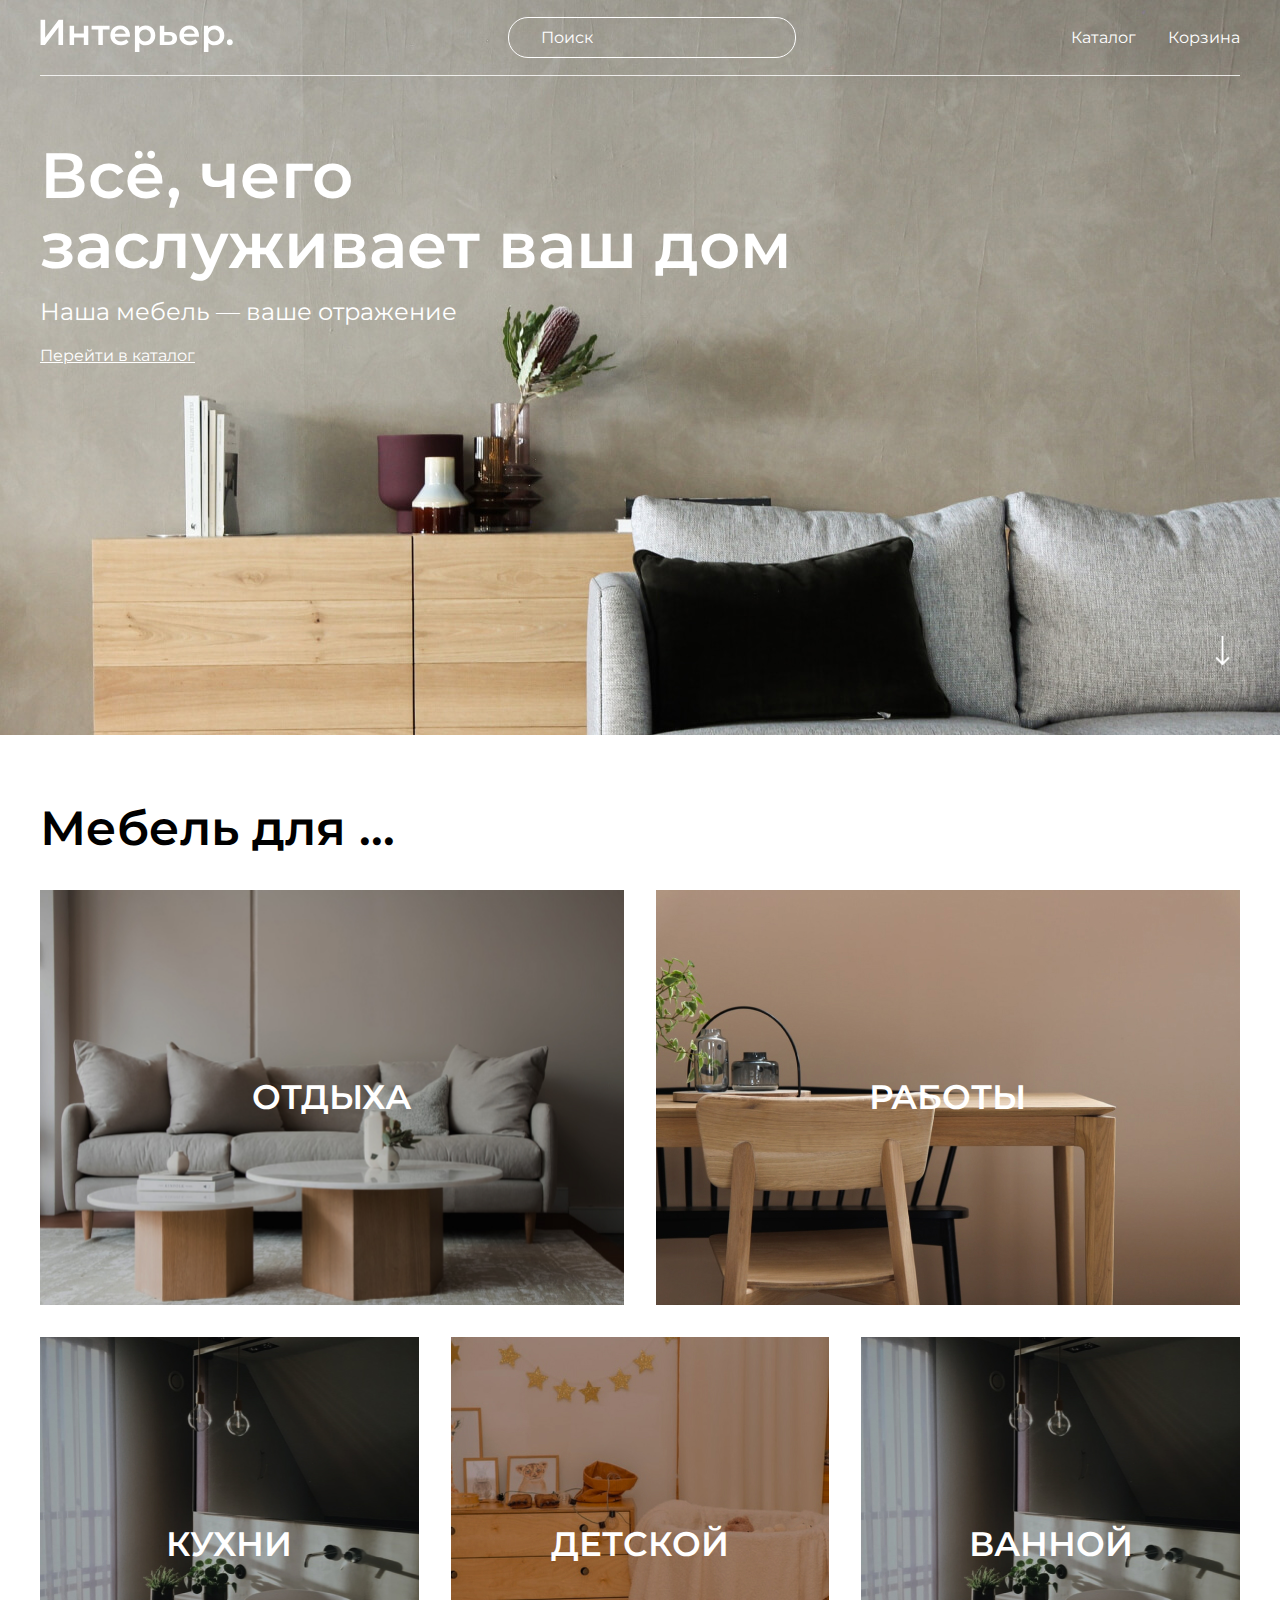
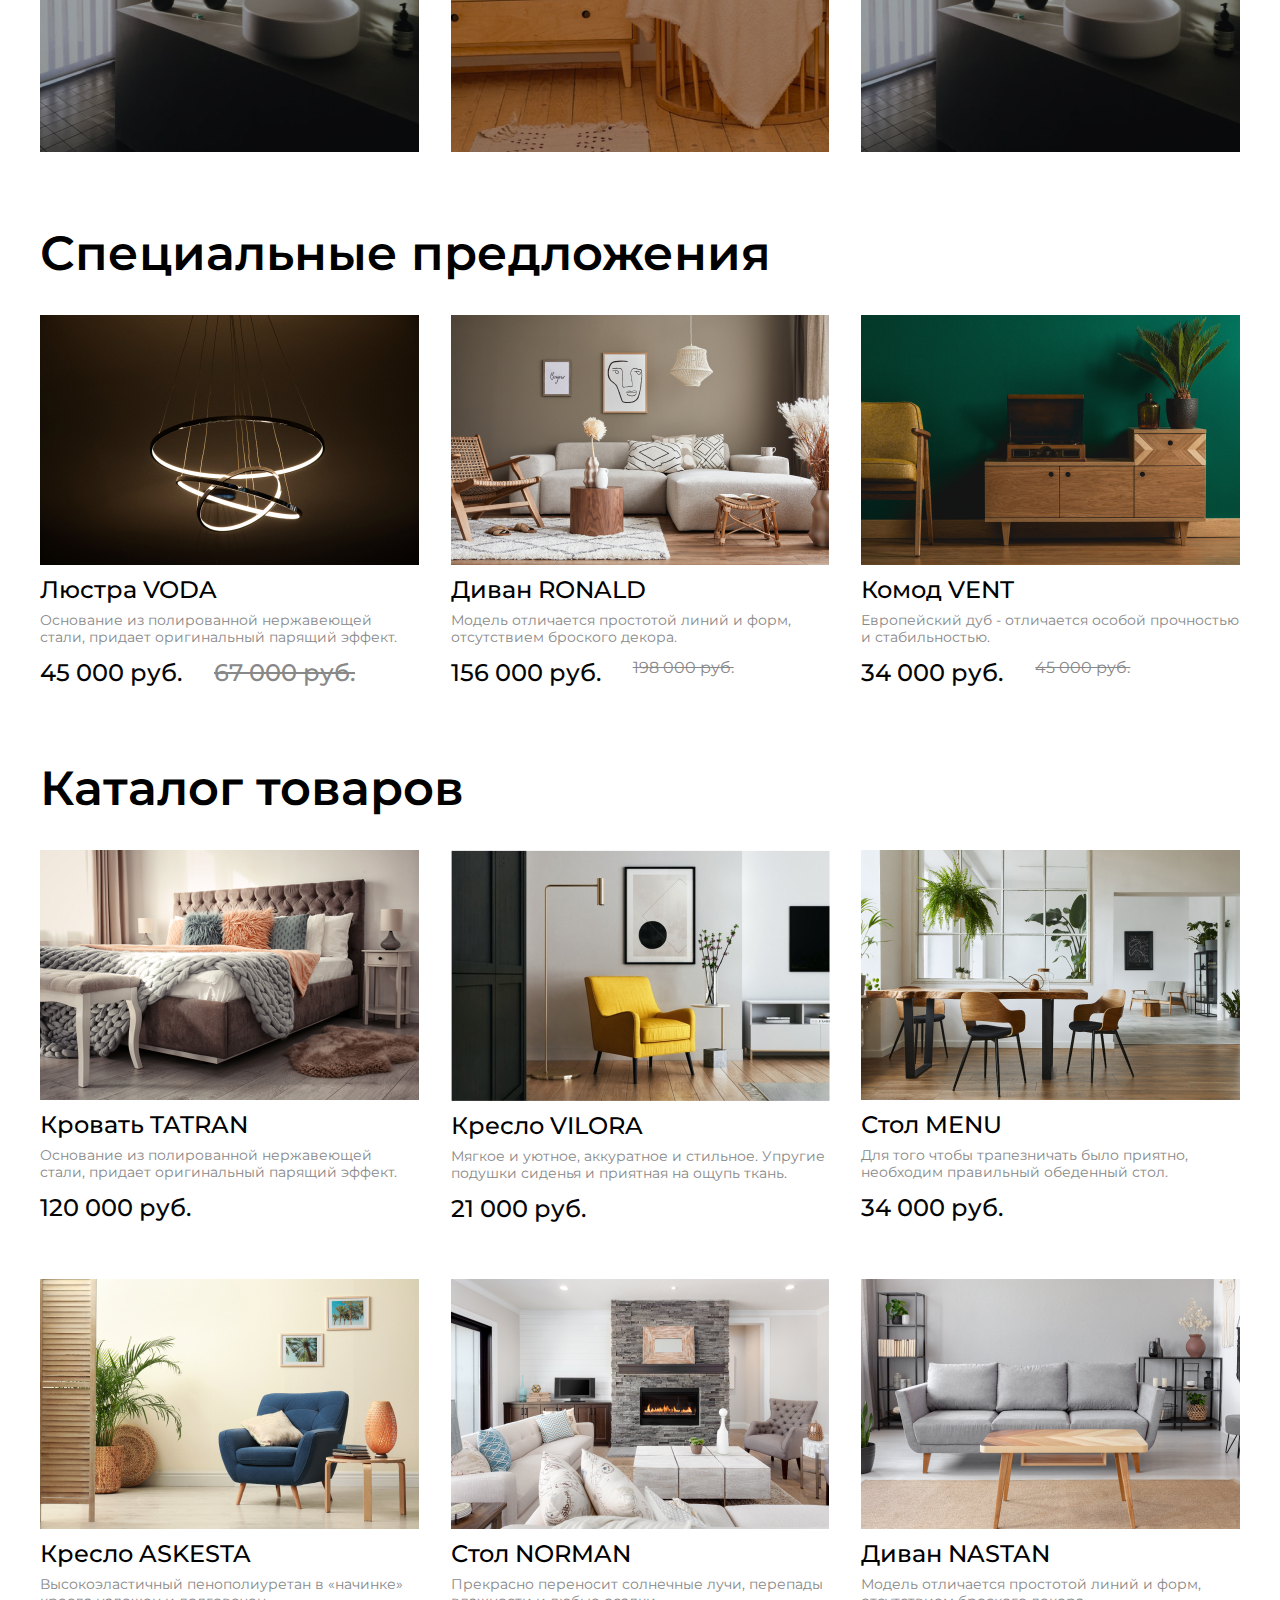
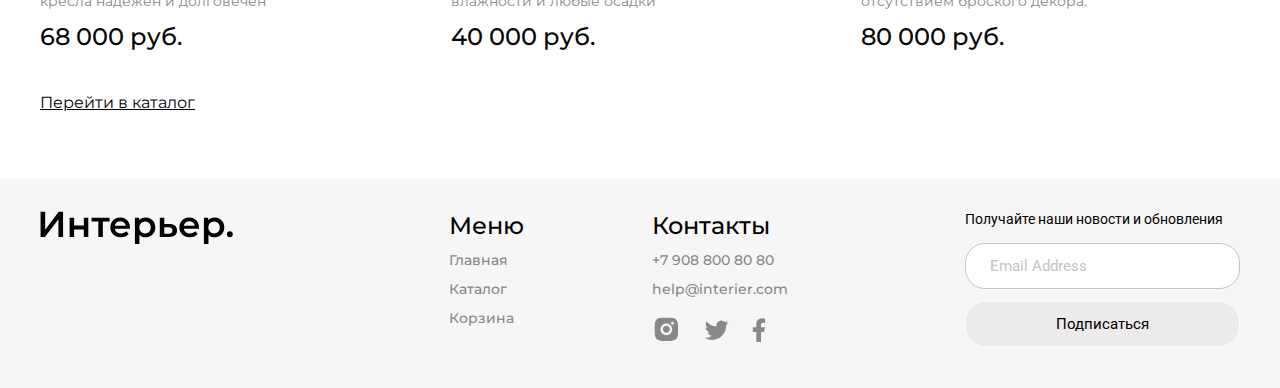
==== index.html @ b5f185ec "Add files" ====
<!DOCTYPE html>
<html lang="ru">
  <head>
    <meta charset="UTF-8" />
    <meta http-equiv="X-UA-Compatible" content="IE=edge" />
    <meta name="viewport" content="width=device-width, initial-scale=1.0" />
    <title>Интерьер - магазин мебели</title>
    <link rel="preconnect" href="https://fonts.googleapis.com" />
    <link rel="preconnect" href="https://fonts.gstatic.com" crossorigin />
    <link
      href="https://fonts.googleapis.com/css2?family=Montserrat:wght@400;500;600&family=Roboto&display=swap"
      rel="stylesheet"
    />
    <link rel="stylesheet" href="style.css" />
  </head>
  <body>
    <div class="top center">
      <header class="header">
        <a href="index.html"
          ><img class="logo" src="img/logo.svg" alt="Логотип" />
        </a>
        <input class="header__input" type="search" placeholder="Поиск" />
        <nav class="menu">
          <a class="menu__link" href="catalog.html">Каталог</a>
          <a class="menu__link" href="cart.html">Корзина</a>
        </nav>
        <nav class="menu-mobile">
          <a class="menu-mobile__link" href="#">
            <svg class="menu-mobile__link_img"
              width="17"
              height="16"
              viewBox="0 0 17 16"
              fill="none"
              xmlns="http://www.w3.org/2000/svg"
            >
              <path
                d="M2.7515 1.99141C1.59282 3.14838 0.918906 4.70363 0.867092 6.34023C0.815278 7.97682 1.38946 9.57159 2.47264 10.7995C3.55581 12.0275 5.06645 12.7962 6.69672 12.9491C8.29727 13.0991 9.89485 12.6444 11.1757 11.6766L14.5069 15.0085L14.5069 15.0085C14.5897 15.0914 14.6881 15.1571 14.7963 15.2019C14.9046 15.2468 15.0206 15.2698 15.1377 15.2698C15.2549 15.2698 15.3709 15.2468 15.4791 15.2019C15.5873 15.1571 15.6857 15.0914 15.7685 15.0085C15.8514 14.9257 15.9171 14.8274 15.9619 14.7191C16.0068 14.6109 16.0298 14.4949 16.0298 14.3777C16.0298 14.2606 16.0068 14.1446 15.9619 14.0363C15.9171 13.9281 15.8514 13.8298 15.7685 13.7469L15.7685 13.7469L12.4368 10.416C13.4021 9.13496 13.8547 7.53846 13.7038 5.93943C13.5501 4.31054 12.7816 2.80139 11.5547 1.719C10.3277 0.636623 8.73451 0.0623154 7.09916 0.11292C5.46381 0.163525 3.90917 0.835233 2.7515 1.99141ZM2.7515 1.99141L2.82216 2.06217L2.7515 1.99141ZM10.5895 3.25366C11.0271 3.68416 11.3751 4.19703 11.6135 4.76269C11.8518 5.32835 11.9758 5.93561 11.9783 6.54944C11.9808 7.16327 11.8618 7.77152 11.628 8.3391C11.3943 8.90669 11.0505 9.42238 10.6164 9.85642C10.1824 10.2905 9.66668 10.6343 9.09909 10.868C8.53151 11.1018 7.92326 11.2208 7.30943 11.2183C6.6956 11.2158 6.08834 11.0918 5.52268 10.8535C4.95702 10.6151 4.44415 10.2671 4.01365 9.82954C3.15334 8.95509 2.67341 7.77613 2.6784 6.54944C2.6834 5.32275 3.17291 4.14773 4.04032 3.28033C4.90772 2.41292 6.08274 1.92341 7.30943 1.91841C8.53612 1.91342 9.71508 2.39335 10.5895 3.25366Z"
                fill="white"
                stroke="white"
                stroke-width="0.2"
              />
            </svg>
          </a>
          <a class="menu-mobile__link" href="catalog.html">
            <svg class="menu-mobile__link_img"
              width="20"
              height="21"
              viewBox="0 0 20 21"
              fill="none"
              xmlns="http://www.w3.org/2000/svg"
            >
              <rect
                x="0.800537"
                y="0.900024"
                width="4.57143"
                height="4.57143"
                fill="white"
              />
              <rect
                x="0.800537"
                y="8.21436"
                width="4.57143"
                height="4.57143"
                fill="white"
              />
              <rect
                x="0.800537"
                y="15.5286"
                width="4.57143"
                height="4.57143"
                fill="white"
              />
              <rect
                x="8.11401"
                y="8.21436"
                width="4.57143"
                height="4.57143"
                fill="white"
              />
              <rect
                x="8.11401"
                y="15.5286"
                width="4.57143"
                height="4.57143"
                fill="white"
              />
              <rect
                x="8.11401"
                y="0.900024"
                width="4.57143"
                height="4.57143"
                fill="white"
              />
              <rect
                x="15.4285"
                y="8.21436"
                width="4.57143"
                height="4.57143"
                fill="white"
              />
              <rect
                x="15.4285"
                y="15.5286"
                width="4.57143"
                height="4.57143"
                fill="white"
              />
              <rect
                x="15.4285"
                y="0.900024"
                width="4.57143"
                height="4.57143"
                fill="white"
              />
            </svg>
          </a>
          <a class="menu-mobile__link" href="cart.html">
            <svg class="menu-mobile__link_img"
              width="19"
              height="17"
              viewBox="0 0 19 17"
              fill="none"
              xmlns="http://www.w3.org/2000/svg"
            >
              <path
                d="M11.5834 16.8333C12.1359 16.8333 12.6658 16.6138 13.0565 16.2231C13.4473 15.8324 13.6667 15.3025 13.6667 14.75C13.6667 14.1974 13.4473 13.6675 13.0565 13.2768C12.6658 12.8861 12.1359 12.6666 11.5834 12.6666C11.0309 12.6666 10.501 12.8861 10.1103 13.2768C9.71957 13.6675 9.50008 14.1974 9.50008 14.75C9.50008 15.3025 9.71957 15.8324 10.1103 16.2231C10.501 16.6138 11.0309 16.8333 11.5834 16.8333ZM4.29174 16.8333C4.84428 16.8333 5.37418 16.6138 5.76488 16.2231C6.15558 15.8324 6.37508 15.3025 6.37508 14.75C6.37508 14.1974 6.15558 13.6675 5.76488 13.2768C5.37418 12.8861 4.84428 12.6666 4.29174 12.6666C3.73921 12.6666 3.20931 12.8861 2.81861 13.2768C2.4279 13.6675 2.20841 14.1974 2.20841 14.75C2.20841 15.3025 2.4279 15.8324 2.81861 16.2231C3.20931 16.6138 3.73921 16.8333 4.29174 16.8333ZM17.873 2.16975C18.133 2.16136 18.3796 2.05217 18.5606 1.86525C18.7416 1.67834 18.8428 1.42836 18.8428 1.16819C18.8428 0.908013 18.7416 0.658037 18.5606 0.471123C18.3796 0.28421 18.133 0.175013 17.873 0.166626H16.674C15.7345 0.166626 14.922 0.818709 14.7178 1.73538L13.4126 7.61246C13.2084 8.52912 12.3959 9.18121 11.4563 9.18121H3.63133L2.12924 3.17079H11.8636C12.1212 3.15904 12.3644 3.04844 12.5425 2.86199C12.7206 2.67555 12.82 2.42761 12.82 2.16975C12.82 1.91189 12.7206 1.66395 12.5425 1.47751C12.3644 1.29106 12.1212 1.18046 11.8636 1.16871H2.12924C1.82473 1.16862 1.5242 1.23796 1.25051 1.37145C0.976815 1.50495 0.737161 1.69909 0.549763 1.93911C0.362364 2.17913 0.232155 2.45872 0.169034 2.75662C0.105914 3.05452 0.111544 3.36289 0.185495 3.65829L1.68758 9.66662C1.79586 10.1002 2.046 10.485 2.39821 10.7601C2.75042 11.0351 3.18447 11.1844 3.63133 11.1843H11.4563C12.368 11.1845 13.2524 10.8736 13.9636 10.3032C14.6748 9.73275 15.1701 8.93681 15.3678 8.04683L16.674 2.16975H17.873Z"
                fill="white"
              />
            </svg>
          </a>
        </nav>
      </header>
      <section class="top__content">
        <h1 class="title">Всё, чего заслуживает&nbsp;ваш дом</h1>
        <p class="top__text">Наша мебель — ваше отражение</p>
        <a class="top__link" href="catalog.html">Перейти в каталог</a>
      </section>
      <a href="#catalog">
        <img class="arrow-down" src="img/arrow-down.png" alt="Вниз" />
      </a>
    </div>
    <section class="for center">
      <h2 class="heading">Мебель для ...</h2>
      <div class="for__content">
        <div class="for__item for__item_1 for__item_big">ОТДЫХА</div>
        <div class="for__item for__item_2 for__item_big">РАБОТЫ</div>
        <div class="for__item for__item_3">КУХНИ</div>
        <div class="for__item for__item_4">ДЕТСКОЙ</div>
        <div class="for__item for__item_5">ВАННОЙ</div>
      </div>
    </section>
    <section class="product-box center">
      <h2 class="heading">Специальные предложения</h2>
      <div class="product-content">
        <div class="product">
          <div class="product__img">
            <div class="product__icons">
              <svg
                class="product__icon"
                width="19"
                height="21"
                viewBox="0 0 19 21"
                fill="none"
                xmlns="http://www.w3.org/2000/svg"
              >
                <path
                  d="M4.39111 7V5C4.39111 3.67392 4.9179 2.40215 5.85558 1.46447C6.79326 0.526784 8.06503 0 9.39111 0C10.7172 0 11.989 0.526784 12.9266 1.46447C13.8643 2.40215 14.3911 3.67392 14.3911 5V7H17.3911C17.6563 7 17.9107 7.10536 18.0982 7.29289C18.2858 7.48043 18.3911 7.73478 18.3911 8V20C18.3911 20.2652 18.2858 20.5196 18.0982 20.7071C17.9107 20.8946 17.6563 21 17.3911 21H1.39111C1.1259 21 0.871543 20.8946 0.684006 20.7071C0.49647 20.5196 0.391113 20.2652 0.391113 20V8C0.391113 7.73478 0.49647 7.48043 0.684006 7.29289C0.871543 7.10536 1.1259 7 1.39111 7H4.39111ZM4.39111 9H2.39111V19H16.3911V9H14.3911V11H12.3911V9H6.39111V11H4.39111V9ZM6.39111 7H12.3911V5C12.3911 4.20435 12.075 3.44129 11.5124 2.87868C10.9498 2.31607 10.1868 2 9.39111 2C8.59546 2 7.8324 2.31607 7.26979 2.87868C6.70718 3.44129 6.39111 4.20435 6.39111 5V7Z"
                  fill="#C4C4C4"
                />
              </svg>
              <svg
                class="product__icon"
                width="20"
                height="19"
                viewBox="0 0 20 19"
                fill="none"
                xmlns="http://www.w3.org/2000/svg"
              >
                <path
                  d="M10 18C9.35502 17.428 8.62602 16.833 7.85502 16.2H7.84502C5.13002 13.98 2.05302 11.468 0.694023 8.45803C0.24754 7.49975 0.0109268 6.45715 1.1406e-05 5.40003C-0.00297039 3.94951 0.578794 2.55901 1.61383 1.54279C2.64887 0.526575 4.04981 -0.0295798 5.50002 2.56451e-05C6.68065 0.00189045 7.83586 0.343107 8.82802 0.983026C9.26399 1.26599 9.65844 1.60828 10 2.00003C10.3435 1.60982 10.7381 1.26773 11.173 0.983026C12.1648 0.34298 13.3197 0.0017442 14.5 2.56451e-05C15.9502 -0.0295798 17.3512 0.526575 18.3862 1.54279C19.4213 2.55901 20.003 3.94951 20 5.40003C19.9898 6.45884 19.7532 7.50322 19.306 8.46303C17.947 11.473 14.871 13.984 12.156 16.2L12.146 16.208C11.374 16.837 10.646 17.432 10.001 18.008L10 18ZM5.50002 2.00003C4.56853 1.98837 3.67009 2.34487 3.00002 2.99203C2.35441 3.62619 1.99358 4.49507 1.99994 5.40003C2.01135 6.17053 2.18585 6.92988 2.51202 7.62803C3.15353 8.92673 4.01913 10.1021 5.06902 11.1C6.06002 12.1 7.20002 13.068 8.18602 13.882C8.45902 14.107 8.73702 14.334 9.01502 14.561L9.19002 14.704C9.45702 14.922 9.73302 15.148 10 15.37L10.013 15.358L10.019 15.353H10.025L10.034 15.346H10.039H10.044L10.062 15.331L10.103 15.298L10.11 15.292L10.121 15.284H10.127L10.136 15.276L10.8 14.731L10.974 14.588C11.255 14.359 11.533 14.132 11.806 13.907C12.792 13.093 13.933 12.126 14.924 11.121C15.9741 10.1236 16.8397 8.94854 17.481 7.65003C17.8131 6.94583 17.9901 6.17853 18.0001 5.40003C18.0042 4.49786 17.6435 3.63232 17 3.00003C16.3312 2.34995 15.4326 1.99051 14.5 2.00003C13.3619 1.99035 12.274 2.46739 11.51 3.31103L10 5.05103L8.49002 3.31103C7.72609 2.46739 6.6381 1.99035 5.50002 2.00003Z"
                  fill="#C4C4C4"
                />
              </svg>
            </div>
            <img src="img/chandelier-voda.jpg" alt="Люстра VODA" />
          </div>
          <h3 class="product__heading">Люстра VODA</h3>
          <p class="product__text">
            Основание из полированной нержавеющей стали, придает оригинальный
            парящий эффект.
          </p>
          <div class="product__value">
            <p class="product__price">45 000 руб.</p>
            <p class="product__price product__price-old">67 000 руб.</p>
          </div>
        </div>
        <div class="product">
          <div class="product__img">
            <div class="product__icons">
              <svg
                class="product__icon"
                width="19"
                height="21"
                viewBox="0 0 19 21"
                fill="none"
                xmlns="http://www.w3.org/2000/svg"
              >
                <path
                  d="M4.39111 7V5C4.39111 3.67392 4.9179 2.40215 5.85558 1.46447C6.79326 0.526784 8.06503 0 9.39111 0C10.7172 0 11.989 0.526784 12.9266 1.46447C13.8643 2.40215 14.3911 3.67392 14.3911 5V7H17.3911C17.6563 7 17.9107 7.10536 18.0982 7.29289C18.2858 7.48043 18.3911 7.73478 18.3911 8V20C18.3911 20.2652 18.2858 20.5196 18.0982 20.7071C17.9107 20.8946 17.6563 21 17.3911 21H1.39111C1.1259 21 0.871543 20.8946 0.684006 20.7071C0.49647 20.5196 0.391113 20.2652 0.391113 20V8C0.391113 7.73478 0.49647 7.48043 0.684006 7.29289C0.871543 7.10536 1.1259 7 1.39111 7H4.39111ZM4.39111 9H2.39111V19H16.3911V9H14.3911V11H12.3911V9H6.39111V11H4.39111V9ZM6.39111 7H12.3911V5C12.3911 4.20435 12.075 3.44129 11.5124 2.87868C10.9498 2.31607 10.1868 2 9.39111 2C8.59546 2 7.8324 2.31607 7.26979 2.87868C6.70718 3.44129 6.39111 4.20435 6.39111 5V7Z"
                  fill="#C4C4C4"
                />
              </svg>
              <svg
                class="product__icon"
                width="20"
                height="19"
                viewBox="0 0 20 19"
                fill="none"
                xmlns="http://www.w3.org/2000/svg"
              >
                <path
                  d="M10 18C9.35502 17.428 8.62602 16.833 7.85502 16.2H7.84502C5.13002 13.98 2.05302 11.468 0.694023 8.45803C0.24754 7.49975 0.0109268 6.45715 1.1406e-05 5.40003C-0.00297039 3.94951 0.578794 2.55901 1.61383 1.54279C2.64887 0.526575 4.04981 -0.0295798 5.50002 2.56451e-05C6.68065 0.00189045 7.83586 0.343107 8.82802 0.983026C9.26399 1.26599 9.65844 1.60828 10 2.00003C10.3435 1.60982 10.7381 1.26773 11.173 0.983026C12.1648 0.34298 13.3197 0.0017442 14.5 2.56451e-05C15.9502 -0.0295798 17.3512 0.526575 18.3862 1.54279C19.4213 2.55901 20.003 3.94951 20 5.40003C19.9898 6.45884 19.7532 7.50322 19.306 8.46303C17.947 11.473 14.871 13.984 12.156 16.2L12.146 16.208C11.374 16.837 10.646 17.432 10.001 18.008L10 18ZM5.50002 2.00003C4.56853 1.98837 3.67009 2.34487 3.00002 2.99203C2.35441 3.62619 1.99358 4.49507 1.99994 5.40003C2.01135 6.17053 2.18585 6.92988 2.51202 7.62803C3.15353 8.92673 4.01913 10.1021 5.06902 11.1C6.06002 12.1 7.20002 13.068 8.18602 13.882C8.45902 14.107 8.73702 14.334 9.01502 14.561L9.19002 14.704C9.45702 14.922 9.73302 15.148 10 15.37L10.013 15.358L10.019 15.353H10.025L10.034 15.346H10.039H10.044L10.062 15.331L10.103 15.298L10.11 15.292L10.121 15.284H10.127L10.136 15.276L10.8 14.731L10.974 14.588C11.255 14.359 11.533 14.132 11.806 13.907C12.792 13.093 13.933 12.126 14.924 11.121C15.9741 10.1236 16.8397 8.94854 17.481 7.65003C17.8131 6.94583 17.9901 6.17853 18.0001 5.40003C18.0042 4.49786 17.6435 3.63232 17 3.00003C16.3312 2.34995 15.4326 1.99051 14.5 2.00003C13.3619 1.99035 12.274 2.46739 11.51 3.31103L10 5.05103L8.49002 3.31103C7.72609 2.46739 6.6381 1.99035 5.50002 2.00003Z"
                  fill="#C4C4C4"
                />
              </svg>
            </div>
            <img src="img/sofa-ronald.jpg" alt="Диван RONALD" />
          </div>
          <h3 class="product__heading">Диван RONALD</h3>
          <p class="product__text">
            Модель отличается простотой линий и форм, отсутствием броского
            декора.
          </p>
          <div class="product__value">
            <p class="product__price">156 000 руб.</p>
            <p class="product__price-old">198 000 руб.</p>
          </div>
        </div>
        <div class="product">
          <div class="product__img">
            <div class="product__icons">
              <svg
                class="product__icon"
                width="19"
                height="21"
                viewBox="0 0 19 21"
                fill="none"
                xmlns="http://www.w3.org/2000/svg"
              >
                <path
                  d="M4.39111 7V5C4.39111 3.67392 4.9179 2.40215 5.85558 1.46447C6.79326 0.526784 8.06503 0 9.39111 0C10.7172 0 11.989 0.526784 12.9266 1.46447C13.8643 2.40215 14.3911 3.67392 14.3911 5V7H17.3911C17.6563 7 17.9107 7.10536 18.0982 7.29289C18.2858 7.48043 18.3911 7.73478 18.3911 8V20C18.3911 20.2652 18.2858 20.5196 18.0982 20.7071C17.9107 20.8946 17.6563 21 17.3911 21H1.39111C1.1259 21 0.871543 20.8946 0.684006 20.7071C0.49647 20.5196 0.391113 20.2652 0.391113 20V8C0.391113 7.73478 0.49647 7.48043 0.684006 7.29289C0.871543 7.10536 1.1259 7 1.39111 7H4.39111ZM4.39111 9H2.39111V19H16.3911V9H14.3911V11H12.3911V9H6.39111V11H4.39111V9ZM6.39111 7H12.3911V5C12.3911 4.20435 12.075 3.44129 11.5124 2.87868C10.9498 2.31607 10.1868 2 9.39111 2C8.59546 2 7.8324 2.31607 7.26979 2.87868C6.70718 3.44129 6.39111 4.20435 6.39111 5V7Z"
                  fill="#C4C4C4"
                />
              </svg>
              <svg
                class="product__icon"
                width="20"
                height="19"
                viewBox="0 0 20 19"
                fill="none"
                xmlns="http://www.w3.org/2000/svg"
              >
                <path
                  d="M10 18C9.35502 17.428 8.62602 16.833 7.85502 16.2H7.84502C5.13002 13.98 2.05302 11.468 0.694023 8.45803C0.24754 7.49975 0.0109268 6.45715 1.1406e-05 5.40003C-0.00297039 3.94951 0.578794 2.55901 1.61383 1.54279C2.64887 0.526575 4.04981 -0.0295798 5.50002 2.56451e-05C6.68065 0.00189045 7.83586 0.343107 8.82802 0.983026C9.26399 1.26599 9.65844 1.60828 10 2.00003C10.3435 1.60982 10.7381 1.26773 11.173 0.983026C12.1648 0.34298 13.3197 0.0017442 14.5 2.56451e-05C15.9502 -0.0295798 17.3512 0.526575 18.3862 1.54279C19.4213 2.55901 20.003 3.94951 20 5.40003C19.9898 6.45884 19.7532 7.50322 19.306 8.46303C17.947 11.473 14.871 13.984 12.156 16.2L12.146 16.208C11.374 16.837 10.646 17.432 10.001 18.008L10 18ZM5.50002 2.00003C4.56853 1.98837 3.67009 2.34487 3.00002 2.99203C2.35441 3.62619 1.99358 4.49507 1.99994 5.40003C2.01135 6.17053 2.18585 6.92988 2.51202 7.62803C3.15353 8.92673 4.01913 10.1021 5.06902 11.1C6.06002 12.1 7.20002 13.068 8.18602 13.882C8.45902 14.107 8.73702 14.334 9.01502 14.561L9.19002 14.704C9.45702 14.922 9.73302 15.148 10 15.37L10.013 15.358L10.019 15.353H10.025L10.034 15.346H10.039H10.044L10.062 15.331L10.103 15.298L10.11 15.292L10.121 15.284H10.127L10.136 15.276L10.8 14.731L10.974 14.588C11.255 14.359 11.533 14.132 11.806 13.907C12.792 13.093 13.933 12.126 14.924 11.121C15.9741 10.1236 16.8397 8.94854 17.481 7.65003C17.8131 6.94583 17.9901 6.17853 18.0001 5.40003C18.0042 4.49786 17.6435 3.63232 17 3.00003C16.3312 2.34995 15.4326 1.99051 14.5 2.00003C13.3619 1.99035 12.274 2.46739 11.51 3.31103L10 5.05103L8.49002 3.31103C7.72609 2.46739 6.6381 1.99035 5.50002 2.00003Z"
                  fill="#C4C4C4"
                />
              </svg>
            </div>
            <img src="img/chest-vent.jpg" alt="Комод VENT" />
          </div>
          <h3 class="product__heading">Комод VENT</h3>
          <p class="product__text">
            Европейский дуб - отличается особой прочностью и стабильностью.
          </p>
          <div class="product__value">
            <p class="product__price">34 000 руб.</p>
            <p class="product__price-old">45 000 руб.</p>
          </div>
        </div>
      </div>
    </section>
    <section class="product-box center">
      <h2 class="heading" id="catalog">Каталог товаров</h2>
      <div class="product-content">
        <div class="product">
          <div class="product__img">
            <div class="product__icons">
              <svg
                class="product__icon"
                width="19"
                height="21"
                viewBox="0 0 19 21"
                fill="none"
                xmlns="http://www.w3.org/2000/svg"
              >
                <path
                  d="M4.39111 7V5C4.39111 3.67392 4.9179 2.40215 5.85558 1.46447C6.79326 0.526784 8.06503 0 9.39111 0C10.7172 0 11.989 0.526784 12.9266 1.46447C13.8643 2.40215 14.3911 3.67392 14.3911 5V7H17.3911C17.6563 7 17.9107 7.10536 18.0982 7.29289C18.2858 7.48043 18.3911 7.73478 18.3911 8V20C18.3911 20.2652 18.2858 20.5196 18.0982 20.7071C17.9107 20.8946 17.6563 21 17.3911 21H1.39111C1.1259 21 0.871543 20.8946 0.684006 20.7071C0.49647 20.5196 0.391113 20.2652 0.391113 20V8C0.391113 7.73478 0.49647 7.48043 0.684006 7.29289C0.871543 7.10536 1.1259 7 1.39111 7H4.39111ZM4.39111 9H2.39111V19H16.3911V9H14.3911V11H12.3911V9H6.39111V11H4.39111V9ZM6.39111 7H12.3911V5C12.3911 4.20435 12.075 3.44129 11.5124 2.87868C10.9498 2.31607 10.1868 2 9.39111 2C8.59546 2 7.8324 2.31607 7.26979 2.87868C6.70718 3.44129 6.39111 4.20435 6.39111 5V7Z"
                  fill="#C4C4C4"
                />
              </svg>
              <svg
                class="product__icon"
                width="20"
                height="19"
                viewBox="0 0 20 19"
                fill="none"
                xmlns="http://www.w3.org/2000/svg"
              >
                <path
                  d="M10 18C9.35502 17.428 8.62602 16.833 7.85502 16.2H7.84502C5.13002 13.98 2.05302 11.468 0.694023 8.45803C0.24754 7.49975 0.0109268 6.45715 1.1406e-05 5.40003C-0.00297039 3.94951 0.578794 2.55901 1.61383 1.54279C2.64887 0.526575 4.04981 -0.0295798 5.50002 2.56451e-05C6.68065 0.00189045 7.83586 0.343107 8.82802 0.983026C9.26399 1.26599 9.65844 1.60828 10 2.00003C10.3435 1.60982 10.7381 1.26773 11.173 0.983026C12.1648 0.34298 13.3197 0.0017442 14.5 2.56451e-05C15.9502 -0.0295798 17.3512 0.526575 18.3862 1.54279C19.4213 2.55901 20.003 3.94951 20 5.40003C19.9898 6.45884 19.7532 7.50322 19.306 8.46303C17.947 11.473 14.871 13.984 12.156 16.2L12.146 16.208C11.374 16.837 10.646 17.432 10.001 18.008L10 18ZM5.50002 2.00003C4.56853 1.98837 3.67009 2.34487 3.00002 2.99203C2.35441 3.62619 1.99358 4.49507 1.99994 5.40003C2.01135 6.17053 2.18585 6.92988 2.51202 7.62803C3.15353 8.92673 4.01913 10.1021 5.06902 11.1C6.06002 12.1 7.20002 13.068 8.18602 13.882C8.45902 14.107 8.73702 14.334 9.01502 14.561L9.19002 14.704C9.45702 14.922 9.73302 15.148 10 15.37L10.013 15.358L10.019 15.353H10.025L10.034 15.346H10.039H10.044L10.062 15.331L10.103 15.298L10.11 15.292L10.121 15.284H10.127L10.136 15.276L10.8 14.731L10.974 14.588C11.255 14.359 11.533 14.132 11.806 13.907C12.792 13.093 13.933 12.126 14.924 11.121C15.9741 10.1236 16.8397 8.94854 17.481 7.65003C17.8131 6.94583 17.9901 6.17853 18.0001 5.40003C18.0042 4.49786 17.6435 3.63232 17 3.00003C16.3312 2.34995 15.4326 1.99051 14.5 2.00003C13.3619 1.99035 12.274 2.46739 11.51 3.31103L10 5.05103L8.49002 3.31103C7.72609 2.46739 6.6381 1.99035 5.50002 2.00003Z"
                  fill="#C4C4C4"
                />
              </svg>
            </div>
            <img src="img/bed-tatran.jpg" alt="Кровать TATRAN" />
          </div>
          <h3 class="product__heading">Кровать TATRAN</h3>
          <p class="product__text">
            Основание из полированной нержавеющей стали, придает оригинальный
            парящий эффект.
          </p>
          <div class="product__value">
            <p class="product__price">120 000 руб.</p>
          </div>
        </div>
        <div class="product">
          <div class="product__img">
            <div class="product__icons">
              <svg
                class="product__icon"
                width="19"
                height="21"
                viewBox="0 0 19 21"
                fill="none"
                xmlns="http://www.w3.org/2000/svg"
              >
                <path
                  d="M4.39111 7V5C4.39111 3.67392 4.9179 2.40215 5.85558 1.46447C6.79326 0.526784 8.06503 0 9.39111 0C10.7172 0 11.989 0.526784 12.9266 1.46447C13.8643 2.40215 14.3911 3.67392 14.3911 5V7H17.3911C17.6563 7 17.9107 7.10536 18.0982 7.29289C18.2858 7.48043 18.3911 7.73478 18.3911 8V20C18.3911 20.2652 18.2858 20.5196 18.0982 20.7071C17.9107 20.8946 17.6563 21 17.3911 21H1.39111C1.1259 21 0.871543 20.8946 0.684006 20.7071C0.49647 20.5196 0.391113 20.2652 0.391113 20V8C0.391113 7.73478 0.49647 7.48043 0.684006 7.29289C0.871543 7.10536 1.1259 7 1.39111 7H4.39111ZM4.39111 9H2.39111V19H16.3911V9H14.3911V11H12.3911V9H6.39111V11H4.39111V9ZM6.39111 7H12.3911V5C12.3911 4.20435 12.075 3.44129 11.5124 2.87868C10.9498 2.31607 10.1868 2 9.39111 2C8.59546 2 7.8324 2.31607 7.26979 2.87868C6.70718 3.44129 6.39111 4.20435 6.39111 5V7Z"
                  fill="#C4C4C4"
                />
              </svg>
              <svg
                class="product__icon"
                width="20"
                height="19"
                viewBox="0 0 20 19"
                fill="none"
                xmlns="http://www.w3.org/2000/svg"
              >
                <path
                  d="M10 18C9.35502 17.428 8.62602 16.833 7.85502 16.2H7.84502C5.13002 13.98 2.05302 11.468 0.694023 8.45803C0.24754 7.49975 0.0109268 6.45715 1.1406e-05 5.40003C-0.00297039 3.94951 0.578794 2.55901 1.61383 1.54279C2.64887 0.526575 4.04981 -0.0295798 5.50002 2.56451e-05C6.68065 0.00189045 7.83586 0.343107 8.82802 0.983026C9.26399 1.26599 9.65844 1.60828 10 2.00003C10.3435 1.60982 10.7381 1.26773 11.173 0.983026C12.1648 0.34298 13.3197 0.0017442 14.5 2.56451e-05C15.9502 -0.0295798 17.3512 0.526575 18.3862 1.54279C19.4213 2.55901 20.003 3.94951 20 5.40003C19.9898 6.45884 19.7532 7.50322 19.306 8.46303C17.947 11.473 14.871 13.984 12.156 16.2L12.146 16.208C11.374 16.837 10.646 17.432 10.001 18.008L10 18ZM5.50002 2.00003C4.56853 1.98837 3.67009 2.34487 3.00002 2.99203C2.35441 3.62619 1.99358 4.49507 1.99994 5.40003C2.01135 6.17053 2.18585 6.92988 2.51202 7.62803C3.15353 8.92673 4.01913 10.1021 5.06902 11.1C6.06002 12.1 7.20002 13.068 8.18602 13.882C8.45902 14.107 8.73702 14.334 9.01502 14.561L9.19002 14.704C9.45702 14.922 9.73302 15.148 10 15.37L10.013 15.358L10.019 15.353H10.025L10.034 15.346H10.039H10.044L10.062 15.331L10.103 15.298L10.11 15.292L10.121 15.284H10.127L10.136 15.276L10.8 14.731L10.974 14.588C11.255 14.359 11.533 14.132 11.806 13.907C12.792 13.093 13.933 12.126 14.924 11.121C15.9741 10.1236 16.8397 8.94854 17.481 7.65003C17.8131 6.94583 17.9901 6.17853 18.0001 5.40003C18.0042 4.49786 17.6435 3.63232 17 3.00003C16.3312 2.34995 15.4326 1.99051 14.5 2.00003C13.3619 1.99035 12.274 2.46739 11.51 3.31103L10 5.05103L8.49002 3.31103C7.72609 2.46739 6.6381 1.99035 5.50002 2.00003Z"
                  fill="#C4C4C4"
                />
              </svg>
            </div>
            <img src="img/armchair-vilora.jpg" alt="Кресло VILORA" />
          </div>
          <h3 class="product__heading">Кресло VILORA</h3>
          <p class="product__text">
            Мягкое и уютное, аккуратное и стильное. Упругие подушки сиденья и
            приятная на ощупь ткань.
          </p>
          <div class="product__value">
            <p class="product__price">21 000 руб.</p>
          </div>
        </div>
        <div class="product">
          <div class="product__img">
            <div class="product__icons">
              <svg
                class="product__icon"
                width="19"
                height="21"
                viewBox="0 0 19 21"
                fill="none"
                xmlns="http://www.w3.org/2000/svg"
              >
                <path
                  d="M4.39111 7V5C4.39111 3.67392 4.9179 2.40215 5.85558 1.46447C6.79326 0.526784 8.06503 0 9.39111 0C10.7172 0 11.989 0.526784 12.9266 1.46447C13.8643 2.40215 14.3911 3.67392 14.3911 5V7H17.3911C17.6563 7 17.9107 7.10536 18.0982 7.29289C18.2858 7.48043 18.3911 7.73478 18.3911 8V20C18.3911 20.2652 18.2858 20.5196 18.0982 20.7071C17.9107 20.8946 17.6563 21 17.3911 21H1.39111C1.1259 21 0.871543 20.8946 0.684006 20.7071C0.49647 20.5196 0.391113 20.2652 0.391113 20V8C0.391113 7.73478 0.49647 7.48043 0.684006 7.29289C0.871543 7.10536 1.1259 7 1.39111 7H4.39111ZM4.39111 9H2.39111V19H16.3911V9H14.3911V11H12.3911V9H6.39111V11H4.39111V9ZM6.39111 7H12.3911V5C12.3911 4.20435 12.075 3.44129 11.5124 2.87868C10.9498 2.31607 10.1868 2 9.39111 2C8.59546 2 7.8324 2.31607 7.26979 2.87868C6.70718 3.44129 6.39111 4.20435 6.39111 5V7Z"
                  fill="#C4C4C4"
                />
              </svg>
              <svg
                class="product__icon"
                width="20"
                height="19"
                viewBox="0 0 20 19"
                fill="none"
                xmlns="http://www.w3.org/2000/svg"
              >
                <path
                  d="M10 18C9.35502 17.428 8.62602 16.833 7.85502 16.2H7.84502C5.13002 13.98 2.05302 11.468 0.694023 8.45803C0.24754 7.49975 0.0109268 6.45715 1.1406e-05 5.40003C-0.00297039 3.94951 0.578794 2.55901 1.61383 1.54279C2.64887 0.526575 4.04981 -0.0295798 5.50002 2.56451e-05C6.68065 0.00189045 7.83586 0.343107 8.82802 0.983026C9.26399 1.26599 9.65844 1.60828 10 2.00003C10.3435 1.60982 10.7381 1.26773 11.173 0.983026C12.1648 0.34298 13.3197 0.0017442 14.5 2.56451e-05C15.9502 -0.0295798 17.3512 0.526575 18.3862 1.54279C19.4213 2.55901 20.003 3.94951 20 5.40003C19.9898 6.45884 19.7532 7.50322 19.306 8.46303C17.947 11.473 14.871 13.984 12.156 16.2L12.146 16.208C11.374 16.837 10.646 17.432 10.001 18.008L10 18ZM5.50002 2.00003C4.56853 1.98837 3.67009 2.34487 3.00002 2.99203C2.35441 3.62619 1.99358 4.49507 1.99994 5.40003C2.01135 6.17053 2.18585 6.92988 2.51202 7.62803C3.15353 8.92673 4.01913 10.1021 5.06902 11.1C6.06002 12.1 7.20002 13.068 8.18602 13.882C8.45902 14.107 8.73702 14.334 9.01502 14.561L9.19002 14.704C9.45702 14.922 9.73302 15.148 10 15.37L10.013 15.358L10.019 15.353H10.025L10.034 15.346H10.039H10.044L10.062 15.331L10.103 15.298L10.11 15.292L10.121 15.284H10.127L10.136 15.276L10.8 14.731L10.974 14.588C11.255 14.359 11.533 14.132 11.806 13.907C12.792 13.093 13.933 12.126 14.924 11.121C15.9741 10.1236 16.8397 8.94854 17.481 7.65003C17.8131 6.94583 17.9901 6.17853 18.0001 5.40003C18.0042 4.49786 17.6435 3.63232 17 3.00003C16.3312 2.34995 15.4326 1.99051 14.5 2.00003C13.3619 1.99035 12.274 2.46739 11.51 3.31103L10 5.05103L8.49002 3.31103C7.72609 2.46739 6.6381 1.99035 5.50002 2.00003Z"
                  fill="#C4C4C4"
                />
              </svg>
            </div>
            <img src="img/table-menu.jpg" alt="Стол MENU" />
          </div>
          <h3 class="product__heading">Стол MENU</h3>
          <p class="product__text">
            Для того чтобы трапезничать было приятно, необходим правильный
            обеденный стол.
          </p>
          <div class="product__value">
            <p class="product__price">34 000 руб.</p>
          </div>
        </div>
        <div class="product">
          <div class="product__img">
            <div class="product__icons">
              <svg
                class="product__icon"
                width="19"
                height="21"
                viewBox="0 0 19 21"
                fill="none"
                xmlns="http://www.w3.org/2000/svg"
              >
                <path
                  d="M4.39111 7V5C4.39111 3.67392 4.9179 2.40215 5.85558 1.46447C6.79326 0.526784 8.06503 0 9.39111 0C10.7172 0 11.989 0.526784 12.9266 1.46447C13.8643 2.40215 14.3911 3.67392 14.3911 5V7H17.3911C17.6563 7 17.9107 7.10536 18.0982 7.29289C18.2858 7.48043 18.3911 7.73478 18.3911 8V20C18.3911 20.2652 18.2858 20.5196 18.0982 20.7071C17.9107 20.8946 17.6563 21 17.3911 21H1.39111C1.1259 21 0.871543 20.8946 0.684006 20.7071C0.49647 20.5196 0.391113 20.2652 0.391113 20V8C0.391113 7.73478 0.49647 7.48043 0.684006 7.29289C0.871543 7.10536 1.1259 7 1.39111 7H4.39111ZM4.39111 9H2.39111V19H16.3911V9H14.3911V11H12.3911V9H6.39111V11H4.39111V9ZM6.39111 7H12.3911V5C12.3911 4.20435 12.075 3.44129 11.5124 2.87868C10.9498 2.31607 10.1868 2 9.39111 2C8.59546 2 7.8324 2.31607 7.26979 2.87868C6.70718 3.44129 6.39111 4.20435 6.39111 5V7Z"
                  fill="#C4C4C4"
                />
              </svg>
              <svg
                class="product__icon"
                width="20"
                height="19"
                viewBox="0 0 20 19"
                fill="none"
                xmlns="http://www.w3.org/2000/svg"
              >
                <path
                  d="M10 18C9.35502 17.428 8.62602 16.833 7.85502 16.2H7.84502C5.13002 13.98 2.05302 11.468 0.694023 8.45803C0.24754 7.49975 0.0109268 6.45715 1.1406e-05 5.40003C-0.00297039 3.94951 0.578794 2.55901 1.61383 1.54279C2.64887 0.526575 4.04981 -0.0295798 5.50002 2.56451e-05C6.68065 0.00189045 7.83586 0.343107 8.82802 0.983026C9.26399 1.26599 9.65844 1.60828 10 2.00003C10.3435 1.60982 10.7381 1.26773 11.173 0.983026C12.1648 0.34298 13.3197 0.0017442 14.5 2.56451e-05C15.9502 -0.0295798 17.3512 0.526575 18.3862 1.54279C19.4213 2.55901 20.003 3.94951 20 5.40003C19.9898 6.45884 19.7532 7.50322 19.306 8.46303C17.947 11.473 14.871 13.984 12.156 16.2L12.146 16.208C11.374 16.837 10.646 17.432 10.001 18.008L10 18ZM5.50002 2.00003C4.56853 1.98837 3.67009 2.34487 3.00002 2.99203C2.35441 3.62619 1.99358 4.49507 1.99994 5.40003C2.01135 6.17053 2.18585 6.92988 2.51202 7.62803C3.15353 8.92673 4.01913 10.1021 5.06902 11.1C6.06002 12.1 7.20002 13.068 8.18602 13.882C8.45902 14.107 8.73702 14.334 9.01502 14.561L9.19002 14.704C9.45702 14.922 9.73302 15.148 10 15.37L10.013 15.358L10.019 15.353H10.025L10.034 15.346H10.039H10.044L10.062 15.331L10.103 15.298L10.11 15.292L10.121 15.284H10.127L10.136 15.276L10.8 14.731L10.974 14.588C11.255 14.359 11.533 14.132 11.806 13.907C12.792 13.093 13.933 12.126 14.924 11.121C15.9741 10.1236 16.8397 8.94854 17.481 7.65003C17.8131 6.94583 17.9901 6.17853 18.0001 5.40003C18.0042 4.49786 17.6435 3.63232 17 3.00003C16.3312 2.34995 15.4326 1.99051 14.5 2.00003C13.3619 1.99035 12.274 2.46739 11.51 3.31103L10 5.05103L8.49002 3.31103C7.72609 2.46739 6.6381 1.99035 5.50002 2.00003Z"
                  fill="#C4C4C4"
                />
              </svg>
            </div>
            <img src="img/armchair-askesta.jpg" alt="Кресло ASKESTA" />
          </div>
          <h3 class="product__heading">Кресло ASKESTA</h3>
          <p class="product__text">
            Высокоэластичный пенополиуретан в «начинке» кресла надежен и
            долговечен
          </p>
          <div class="product__value">
            <p class="product__price">68 000 руб.</p>
          </div>
        </div>
        <div class="product">
          <div class="product__img">
            <div class="product__icons">
              <svg
                class="product__icon"
                width="19"
                height="21"
                viewBox="0 0 19 21"
                fill="none"
                xmlns="http://www.w3.org/2000/svg"
              >
                <path
                  d="M4.39111 7V5C4.39111 3.67392 4.9179 2.40215 5.85558 1.46447C6.79326 0.526784 8.06503 0 9.39111 0C10.7172 0 11.989 0.526784 12.9266 1.46447C13.8643 2.40215 14.3911 3.67392 14.3911 5V7H17.3911C17.6563 7 17.9107 7.10536 18.0982 7.29289C18.2858 7.48043 18.3911 7.73478 18.3911 8V20C18.3911 20.2652 18.2858 20.5196 18.0982 20.7071C17.9107 20.8946 17.6563 21 17.3911 21H1.39111C1.1259 21 0.871543 20.8946 0.684006 20.7071C0.49647 20.5196 0.391113 20.2652 0.391113 20V8C0.391113 7.73478 0.49647 7.48043 0.684006 7.29289C0.871543 7.10536 1.1259 7 1.39111 7H4.39111ZM4.39111 9H2.39111V19H16.3911V9H14.3911V11H12.3911V9H6.39111V11H4.39111V9ZM6.39111 7H12.3911V5C12.3911 4.20435 12.075 3.44129 11.5124 2.87868C10.9498 2.31607 10.1868 2 9.39111 2C8.59546 2 7.8324 2.31607 7.26979 2.87868C6.70718 3.44129 6.39111 4.20435 6.39111 5V7Z"
                  fill="#C4C4C4"
                />
              </svg>
              <svg
                class="product__icon"
                width="20"
                height="19"
                viewBox="0 0 20 19"
                fill="none"
                xmlns="http://www.w3.org/2000/svg"
              >
                <path
                  d="M10 18C9.35502 17.428 8.62602 16.833 7.85502 16.2H7.84502C5.13002 13.98 2.05302 11.468 0.694023 8.45803C0.24754 7.49975 0.0109268 6.45715 1.1406e-05 5.40003C-0.00297039 3.94951 0.578794 2.55901 1.61383 1.54279C2.64887 0.526575 4.04981 -0.0295798 5.50002 2.56451e-05C6.68065 0.00189045 7.83586 0.343107 8.82802 0.983026C9.26399 1.26599 9.65844 1.60828 10 2.00003C10.3435 1.60982 10.7381 1.26773 11.173 0.983026C12.1648 0.34298 13.3197 0.0017442 14.5 2.56451e-05C15.9502 -0.0295798 17.3512 0.526575 18.3862 1.54279C19.4213 2.55901 20.003 3.94951 20 5.40003C19.9898 6.45884 19.7532 7.50322 19.306 8.46303C17.947 11.473 14.871 13.984 12.156 16.2L12.146 16.208C11.374 16.837 10.646 17.432 10.001 18.008L10 18ZM5.50002 2.00003C4.56853 1.98837 3.67009 2.34487 3.00002 2.99203C2.35441 3.62619 1.99358 4.49507 1.99994 5.40003C2.01135 6.17053 2.18585 6.92988 2.51202 7.62803C3.15353 8.92673 4.01913 10.1021 5.06902 11.1C6.06002 12.1 7.20002 13.068 8.18602 13.882C8.45902 14.107 8.73702 14.334 9.01502 14.561L9.19002 14.704C9.45702 14.922 9.73302 15.148 10 15.37L10.013 15.358L10.019 15.353H10.025L10.034 15.346H10.039H10.044L10.062 15.331L10.103 15.298L10.11 15.292L10.121 15.284H10.127L10.136 15.276L10.8 14.731L10.974 14.588C11.255 14.359 11.533 14.132 11.806 13.907C12.792 13.093 13.933 12.126 14.924 11.121C15.9741 10.1236 16.8397 8.94854 17.481 7.65003C17.8131 6.94583 17.9901 6.17853 18.0001 5.40003C18.0042 4.49786 17.6435 3.63232 17 3.00003C16.3312 2.34995 15.4326 1.99051 14.5 2.00003C13.3619 1.99035 12.274 2.46739 11.51 3.31103L10 5.05103L8.49002 3.31103C7.72609 2.46739 6.6381 1.99035 5.50002 2.00003Z"
                  fill="#C4C4C4"
                />
              </svg>
            </div>
            <img src="img/table-norman.jpg" alt="Стол NORMAN" />
          </div>
          <h3 class="product__heading">Стол NORMAN</h3>
          <p class="product__text">
            Прекрасно переносит солнечные лучи, перепады влажности и любые
            осадки
          </p>
          <div class="product__value">
            <p class="product__price">40 000 руб.</p>
          </div>
        </div>
        <div class="product">
          <div class="product__img">
            <div class="product__icons">
              <svg
                class="product__icon"
                width="19"
                height="21"
                viewBox="0 0 19 21"
                fill="none"
                xmlns="http://www.w3.org/2000/svg"
              >
                <path
                  d="M4.39111 7V5C4.39111 3.67392 4.9179 2.40215 5.85558 1.46447C6.79326 0.526784 8.06503 0 9.39111 0C10.7172 0 11.989 0.526784 12.9266 1.46447C13.8643 2.40215 14.3911 3.67392 14.3911 5V7H17.3911C17.6563 7 17.9107 7.10536 18.0982 7.29289C18.2858 7.48043 18.3911 7.73478 18.3911 8V20C18.3911 20.2652 18.2858 20.5196 18.0982 20.7071C17.9107 20.8946 17.6563 21 17.3911 21H1.39111C1.1259 21 0.871543 20.8946 0.684006 20.7071C0.49647 20.5196 0.391113 20.2652 0.391113 20V8C0.391113 7.73478 0.49647 7.48043 0.684006 7.29289C0.871543 7.10536 1.1259 7 1.39111 7H4.39111ZM4.39111 9H2.39111V19H16.3911V9H14.3911V11H12.3911V9H6.39111V11H4.39111V9ZM6.39111 7H12.3911V5C12.3911 4.20435 12.075 3.44129 11.5124 2.87868C10.9498 2.31607 10.1868 2 9.39111 2C8.59546 2 7.8324 2.31607 7.26979 2.87868C6.70718 3.44129 6.39111 4.20435 6.39111 5V7Z"
                  fill="#C4C4C4"
                />
              </svg>
              <svg
                class="product__icon"
                width="20"
                height="19"
                viewBox="0 0 20 19"
                fill="none"
                xmlns="http://www.w3.org/2000/svg"
              >
                <path
                  d="M10 18C9.35502 17.428 8.62602 16.833 7.85502 16.2H7.84502C5.13002 13.98 2.05302 11.468 0.694023 8.45803C0.24754 7.49975 0.0109268 6.45715 1.1406e-05 5.40003C-0.00297039 3.94951 0.578794 2.55901 1.61383 1.54279C2.64887 0.526575 4.04981 -0.0295798 5.50002 2.56451e-05C6.68065 0.00189045 7.83586 0.343107 8.82802 0.983026C9.26399 1.26599 9.65844 1.60828 10 2.00003C10.3435 1.60982 10.7381 1.26773 11.173 0.983026C12.1648 0.34298 13.3197 0.0017442 14.5 2.56451e-05C15.9502 -0.0295798 17.3512 0.526575 18.3862 1.54279C19.4213 2.55901 20.003 3.94951 20 5.40003C19.9898 6.45884 19.7532 7.50322 19.306 8.46303C17.947 11.473 14.871 13.984 12.156 16.2L12.146 16.208C11.374 16.837 10.646 17.432 10.001 18.008L10 18ZM5.50002 2.00003C4.56853 1.98837 3.67009 2.34487 3.00002 2.99203C2.35441 3.62619 1.99358 4.49507 1.99994 5.40003C2.01135 6.17053 2.18585 6.92988 2.51202 7.62803C3.15353 8.92673 4.01913 10.1021 5.06902 11.1C6.06002 12.1 7.20002 13.068 8.18602 13.882C8.45902 14.107 8.73702 14.334 9.01502 14.561L9.19002 14.704C9.45702 14.922 9.73302 15.148 10 15.37L10.013 15.358L10.019 15.353H10.025L10.034 15.346H10.039H10.044L10.062 15.331L10.103 15.298L10.11 15.292L10.121 15.284H10.127L10.136 15.276L10.8 14.731L10.974 14.588C11.255 14.359 11.533 14.132 11.806 13.907C12.792 13.093 13.933 12.126 14.924 11.121C15.9741 10.1236 16.8397 8.94854 17.481 7.65003C17.8131 6.94583 17.9901 6.17853 18.0001 5.40003C18.0042 4.49786 17.6435 3.63232 17 3.00003C16.3312 2.34995 15.4326 1.99051 14.5 2.00003C13.3619 1.99035 12.274 2.46739 11.51 3.31103L10 5.05103L8.49002 3.31103C7.72609 2.46739 6.6381 1.99035 5.50002 2.00003Z"
                  fill="#C4C4C4"
                />
              </svg>
            </div>
            <img src="img/sofa-nastan.jpg" alt="Диван NASTAN" />
          </div>
          <h3 class="product__heading">Диван NASTAN</h3>
          <p class="product__text">
            Модель отличается простотой линий и форм, отсутствием броского
            декора.
          </p>
          <div class="product__value">
            <p class="product__price">80 000 руб.</p>
          </div>
        </div>
      </div>
    </section>
    <div class="link-box center">
      <a class="link-box__link" href="catalog.html">Перейти в каталог</a>
    </div>
    <footer class="footer center">
      <a class="footer__logo" href="index.html">
        <img src="img/logo-black.svg" alt="Логотип" />
      </a>
      <div class="footer__content">
        <div class="footer__info">
          <div class="footer__nav_item">
            <h4 class="footer__title">Меню</h4>
            <a class="footer__link" href="index.html">Главная</a>
            <a class="footer__link" href="catalog.html">Каталог</a>
            <a class="footer__link" href="cart.html">Корзина</a>
          </div>
          <div class="footer__nav_item">
            <h4 class="footer__title">Контакты</h4>
            <a class="footer__link" href="tel:+79088008080">+7 908 800 80 80</a>
            <a class="footer__link" href="mailto:help@interier.com"
              >help@interier.com</a
            >

            <div class="footer__icons">
              <a href="#">
                <img class="footer__icon" src="img/inst.svg" alt="Instagram" />
              </a>
              <a href="#">
                <img class="footer__icon" src="img/twitter.svg" alt="Twitter" />
              </a>
              <a href="#">
                <img
                  class="footer__icon"
                  src="img/facebook.svg"
                  alt="Facebook"
                />
              </a>
            </div>
          </div>
        </div>
        <form class="footer__form" action="#">
          <p class="footer__text">
            Получайте наши новости и обновления
          </p>
          <input
            class="footer__input"
            type="email"
            placeholder="Email Address"
          />
          <button class="button">Подписаться</button>
        </form>
      </div>
    </footer>
  </body>
</html>
---- style.css ----
@charset "UTF-8";
* {
  margin: 0;
  padding: 0;
  -webkit-box-sizing: border-box;
          box-sizing: border-box;
}

body {
  font-family: "Montserrat", sans-serif;
}

.center {
  padding-left: calc(50% - 600px);
  padding-right: calc(50% - 600px);
}

/* Заголовок и описание */
.top {
  min-height: 735px;
  padding-bottom: 100px;
  background-image: url(img/top.jpg);
  background-repeat: no-repeat;
  background-position: center bottom;
  background-size: cover;
  background-color: #9f9f9f;
  position: relative;
}

.top__text {
  font-size: 24px;
  line-height: 32px;
  color: #ffffff;
  margin-bottom: 16px;
}

.top__link {
  font-size: 16px;
  line-height: 24px;
  color: #ffffff;
  text-decoration: underline;
  -webkit-transition: all 0.2s;
  transition: all 0.2s;
}

.top__link:hover {
  -webkit-text-decoration-color: transparent;
          text-decoration-color: transparent;
}

.header {
  display: -webkit-box;
  display: -ms-flexbox;
  display: flex;
  -ms-flex-wrap: wrap;
      flex-wrap: wrap;
  min-height: 76px;
  -webkit-box-pack: justify;
      -ms-flex-pack: justify;
          justify-content: space-between;
  -webkit-box-align: center;
      -ms-flex-align: center;
          align-items: center;
  border-bottom: 0.5px solid rgba(255, 255, 255, 0.8);
}

.header__input {
  width: 288px;
  height: 41px;
  border: 1px solid #ffffff;
  border-radius: 20px;
  background-color: transparent;
  padding-left: 32px;
  padding-right: 32px;
  font-family: "Montserrat", sans-serif;
  font-size: 16px;
  line-height: 20px;
  color: #ffffff;
  outline: none;
}

.header__input:focus {
  border: 1px solid white;
}

.header__input::-webkit-input-placeholder {
  font-family: "Montserrat", sans-serif;
  font-size: 16px;
  line-height: 20px;
  color: #ffffff;
}

.header__input:-ms-input-placeholder {
  font-family: "Montserrat", sans-serif;
  font-size: 16px;
  line-height: 20px;
  color: #ffffff;
}

.header__input::-ms-input-placeholder {
  font-family: "Montserrat", sans-serif;
  font-size: 16px;
  line-height: 20px;
  color: #ffffff;
}

.header__input::placeholder {
  font-family: "Montserrat", sans-serif;
  font-size: 16px;
  line-height: 20px;
  color: #ffffff;
}

.header__input[type="text"]::-ms-clear {
  display: none;
  width: 0;
  height: 0;
}

.header__input[type="text"]::-ms-reveal {
  display: none;
  width: 0;
  height: 0;
}

.header__input[type="search"]::-webkit-search-decoration, .header__input[type="search"]::-webkit-search-cancel-button, .header__input[type="search"]::-webkit-search-results-button, .header__input[type="search"]::-webkit-search-results-decoration {
  display: none;
}

.menu {
  display: -webkit-box;
  display: -ms-flexbox;
  display: flex;
  -ms-flex-wrap: wrap;
      flex-wrap: wrap;
  gap: 32px;
}

.menu__link {
  font-size: 16px;
  line-height: 20px;
  color: #ffffff;
  text-decoration: underline;
  -webkit-text-decoration-color: transparent;
          text-decoration-color: transparent;
  -webkit-transition: all 0.2s;
  transition: all 0.2s;
}

.menu__link:hover {
  -webkit-text-decoration-color: white;
          text-decoration-color: white;
}

.menu-mobile {
  display: none;
}

.title {
  max-width: 792px;
  font-weight: 600;
  font-size: 64px;
  line-height: 70px;
  color: #ffffff;
  margin-top: 64px;
  margin-bottom: 16px;
}

.arrow-down {
  position: absolute;
  bottom: 70px;
  right: calc(50% - 600px + 10px);
}

/* Мебель для... */
.for {
  padding-top: 64px;
}

.for__content {
  display: -ms-grid;
  display: grid;
  gap: 32px;
  -ms-grid-columns: (1fr)[12];
      grid-template-columns: repeat(12, 1fr);
}

.for__item {
  display: -ms-grid;
  display: grid;
  min-height: 415px;
  background-repeat: no-repeat;
  background-size: cover;
  grid-column: span 4;
  -ms-flex-line-pack: center;
      align-content: center;
  -webkit-box-pack: center;
      -ms-flex-pack: center;
          justify-content: center;
  font-weight: 600;
  font-size: 34px;
  line-height: 41px;
  color: #ffffff;
  -webkit-transition: all 0.2s;
  transition: all 0.2s;
  padding: 16px;
}

.for__item:hover {
  font-size: 36px;
}

.for__item_big {
  grid-column: span 6;
}

.for__item_1 {
  background-image: url(img/forrest.jpg);
}

.for__item_1:hover {
  background-image: -webkit-gradient(linear, left top, left bottom, from(rgba(0, 0, 0, 0.3)), to(rgba(0, 0, 0, 0.3))), url(img/forrest.jpg);
  background-image: linear-gradient(rgba(0, 0, 0, 0.3), rgba(0, 0, 0, 0.3)), url(img/forrest.jpg);
}

.for__item_2 {
  background-image: url(img/forwork.jpg);
}

.for__item_2:hover {
  background-image: -webkit-gradient(linear, left top, left bottom, from(rgba(0, 0, 0, 0.3)), to(rgba(0, 0, 0, 0.3))), url(img/forwork.jpg);
  background-image: linear-gradient(rgba(0, 0, 0, 0.3), rgba(0, 0, 0, 0.3)), url(img/forwork.jpg);
}

.for__item_3 {
  background-image: url(img/forbath.jpg);
}

.for__item_3:hover {
  background-image: -webkit-gradient(linear, left top, left bottom, from(rgba(0, 0, 0, 0.3)), to(rgba(0, 0, 0, 0.3))), url(img/forbath.jpg);
  background-image: linear-gradient(rgba(0, 0, 0, 0.3), rgba(0, 0, 0, 0.3)), url(img/forbath.jpg);
}

.for__item_4 {
  background-image: url(img/forchild.jpg);
}

.for__item_4:hover {
  background-image: -webkit-gradient(linear, left top, left bottom, from(rgba(0, 0, 0, 0.3)), to(rgba(0, 0, 0, 0.3))), url(img/forchild.jpg);
  background-image: linear-gradient(rgba(0, 0, 0, 0.3), rgba(0, 0, 0, 0.3)), url(img/forchild.jpg);
}

.for__item_5 {
  background-image: url(img/forbath.jpg);
}

.for__item_5:hover {
  background-image: -webkit-gradient(linear, left top, left bottom, from(rgba(0, 0, 0, 0.3)), to(rgba(0, 0, 0, 0.3))), url(img/forbath.jpg);
  background-image: linear-gradient(rgba(0, 0, 0, 0.3), rgba(0, 0, 0, 0.3)), url(img/forbath.jpg);
}

/* Cпец. предложения, Каталог */
.product-box {
  padding-top: 72px;
}

.heading {
  font-weight: 600;
  font-size: 48px;
  line-height: 59px;
  color: #000000;
  margin-bottom: 32px;
}

.product-content {
  display: -webkit-box;
  display: -ms-flexbox;
  display: flex;
  -ms-flex-wrap: wrap;
      flex-wrap: wrap;
  -webkit-column-gap: 32px;
          column-gap: 32px;
  row-gap: 56px;
}

.product {
  width: 378.66667px;
  position: relative;
  -webkit-transition: all 0.2s;
  transition: all 0.2s;
}

.product:hover {
  -webkit-box-shadow: 0 0 20px rgba(120, 120, 120, 0.2);
          box-shadow: 0 0 20px rgba(120, 120, 120, 0.2);
  -webkit-transform: scale(1.02);
          transform: scale(1.02);
}

.product:hover .product__icons {
  display: -webkit-box;
  display: -ms-flexbox;
  display: flex;
}

.product:hover .product__img::before {
  opacity: 0.5;
}

.product__icons {
  display: none;
  gap: 25px;
  -webkit-box-pack: justify;
      -ms-flex-pack: justify;
          justify-content: space-between;
  -webkit-box-align: center;
      -ms-flex-align: center;
          align-items: center;
  position: absolute;
  top: 12px;
  right: 12px;
}

.product__icon {
  -webkit-transition: all 0.2s;
  transition: all 0.2s;
}

.product__icon:hover {
  -webkit-transform: scale(1.2);
          transform: scale(1.2);
}

.product__icon:hover path {
  fill: white;
}

.product__img {
  width: 100%;
  border: none;
  position: relative;
  font-size: 0;
  line-height: 0;
}

.product__img::before {
  content: " ";
  position: absolute;
  top: 0;
  right: 0;
  width: 100%;
  height: 100%;
  background-color: #000000;
  opacity: 0;
  display: block;
  -webkit-transition: all 0.2s;
  transition: all 0.2s;
}

.product__heading {
  font-weight: 500;
  font-size: 24px;
  line-height: 29px;
  color: #000000;
  margin-top: 10px;
  margin-bottom: 8px;
}

.product__text {
  font-size: 14px;
  line-height: 17px;
  color: #888888;
  margin-bottom: 12px;
}

.product__value {
  display: -webkit-box;
  display: -ms-flexbox;
  display: flex;
  gap: 32px;
}

.product__price {
  font-weight: 500;
  font-size: 24px;
  line-height: 29px;
  color: #050505;
}

.product__price-old {
  -webkit-text-decoration-line: line-through;
          text-decoration-line: line-through;
  color: #888888;
}

.link-box {
  height: 128px;
  padding-top: 40px;
}

.link-box__link {
  font-size: 16px;
  line-height: 24px;
  color: #000000;
  -webkit-text-decoration-line: underline;
          text-decoration-line: underline;
  -webkit-transition: all 0.2s;
  transition: all 0.2s;
}

.link-box__link:hover {
  color: #888888;
  -webkit-text-decoration-color: transparent;
          text-decoration-color: transparent;
}

/* Стили footer */
.footer {
  background: #f7f6f6;
  min-height: 207px;
  display: -webkit-box;
  display: -ms-flexbox;
  display: flex;
  -ms-flex-wrap: wrap;
      flex-wrap: wrap;
  -webkit-box-pack: justify;
      -ms-flex-pack: justify;
          justify-content: space-between;
  padding-top: 32px;
  padding-bottom: 40px;
}

.footer__content {
  display: -webkit-box;
  display: -ms-flexbox;
  display: flex;
  gap: 177px;
}

.footer__info {
  display: -webkit-box;
  display: -ms-flexbox;
  display: flex;
  gap: 128px;
}

.footer__nav_item {
  display: -webkit-box;
  display: -ms-flexbox;
  display: flex;
  -webkit-box-orient: vertical;
  -webkit-box-direction: normal;
      -ms-flex-direction: column;
          flex-direction: column;
  -ms-flex-wrap: nowrap;
      flex-wrap: nowrap;
  gap: 12px;
}

.footer__title {
  font-weight: 500;
  font-size: 24px;
  line-height: 29px;
  color: #000000;
}

.footer__link {
  font-weight: 500;
  font-size: 14px;
  line-height: 17px;
  color: #888888;
  text-decoration: underline;
  -webkit-text-decoration-color: transparent;
          text-decoration-color: transparent;
  -webkit-transition: all 0.2s;
  transition: all 0.2s;
}

.footer__link:hover {
  -webkit-text-decoration-color: #888888;
          text-decoration-color: #888888;
}

.footer__icons {
  padding-top: 5px;
  display: -webkit-box;
  display: -ms-flexbox;
  display: flex;
  -webkit-box-align: center;
      -ms-flex-align: center;
          align-items: center;
  gap: 23px;
}

.footer__icon {
  -webkit-transition: all 0.2s;
  transition: all 0.2s;
}

.footer__icon:hover {
  -webkit-filter: brightness(0%);
          filter: brightness(0%);
  -webkit-transform: scale(1.05);
          transform: scale(1.05);
}

.footer__form {
  display: -webkit-box;
  display: -ms-flexbox;
  display: flex;
  -webkit-box-orient: vertical;
  -webkit-box-direction: normal;
      -ms-flex-direction: column;
          flex-direction: column;
  -ms-flex-wrap: nowrap;
      flex-wrap: nowrap;
}

.footer__text {
  font-family: "Roboto", sans-serif;
  font-style: normal;
  font-weight: normal;
  font-size: 14px;
  line-height: 16px;
  padding-bottom: 16px;
  color: #000000;
}

.footer__input {
  width: 275px;
  height: 46px;
  background: #ffffff;
  border: 1px solid #c4c4c4;
  -webkit-box-sizing: border-box;
          box-sizing: border-box;
  border-radius: 20px;
  padding-left: 24px;
  padding-right: 24px;
  margin-bottom: 12px;
  font-family: "Roboto", sans-serif;
  font-size: 15px;
  line-height: 18px;
  outline: none;
}

.footer__input:focus {
  border: 1px solid #000;
}

.footer__input::-webkit-input-placeholder {
  font-family: "Roboto", sans-serif;
  font-size: 15px;
  line-height: 18px;
  color: #c4c4c4;
}

.footer__input:-ms-input-placeholder {
  font-family: "Roboto", sans-serif;
  font-size: 15px;
  line-height: 18px;
  color: #c4c4c4;
}

.footer__input::-ms-input-placeholder {
  font-family: "Roboto", sans-serif;
  font-size: 15px;
  line-height: 18px;
  color: #c4c4c4;
}

.footer__input::placeholder {
  font-family: "Roboto", sans-serif;
  font-size: 15px;
  line-height: 18px;
  color: #c4c4c4;
}

.button {
  width: 275px;
  min-height: 46px;
  padding: 10px;
  background: rgba(222, 215, 215, 0.41);
  border: 1px solid #ffffff;
  -webkit-box-sizing: border-box;
          box-sizing: border-box;
  border-radius: 20px;
  font-family: "Roboto", sans-serif;
  font-style: normal;
  font-weight: normal;
  font-size: 15px;
  line-height: 18px;
  color: #000000;
  -webkit-transition: all 0.2s;
  transition: all 0.2s;
}

.button:hover {
  color: white;
  background-color: black;
}

.top_catalog {
  min-height: 400px;
  padding-bottom: 126px;
  background-image: url(img/top-catalog.jpg);
  background-repeat: no-repeat;
  background-position: center bottom;
  background-size: cover;
  background-color: #6c6c6c;
}

.title_catalog {
  font-weight: 600;
  font-size: 64px;
  line-height: 70px;
  color: #ffffff;
  margin-top: 128px;
}

/* Ссылки и сортировка каталога */
.link-select-box {
  -webkit-box-sizing: border-box;
          box-sizing: border-box;
  height: 136px;
  padding-top: 64px;
  padding-bottom: 32px;
  display: -webkit-box;
  display: -ms-flexbox;
  display: flex;
  -ms-flex-wrap: wrap;
      flex-wrap: wrap;
  -webkit-box-pack: justify;
      -ms-flex-pack: justify;
          justify-content: space-between;
}

.link-catalog {
  font-size: 16px;
  line-height: 32px;
  color: #000000;
  text-decoration: underline;
  -webkit-text-decoration-color: transparent;
          text-decoration-color: transparent;
  -webkit-transition: all 0.2s;
  transition: all 0.2s;
}

.link-catalog:hover {
  -webkit-text-decoration-color: #000000;
          text-decoration-color: #000000;
}

.slash {
  margin: 0 10px;
}

.sort {
  width: 288px;
  height: 41px;
  display: -webkit-box;
  display: -ms-flexbox;
  display: flex;
  -webkit-box-align: center;
      -ms-flex-align: center;
          align-items: center;
  border: 1px solid #c4c4c4;
  border-radius: 20px;
  padding-left: 14px;
  font-size: 16px;
  line-height: 20px;
}

.select {
  font-family: "Montserrat", sans-serif;
  font-size: 16px;
  line-height: 20px;
  border: none;
  outline: none;
  -webkit-appearance: none;
     -moz-appearance: none;
          appearance: none;
  cursor: pointer;
  background-image: url(img/triangle-down.png);
  background-repeat: no-repeat;
  background-position-x: 90%;
  background-position-y: center;
  background-color: transparent;
  width: 100%;
}

.arrow-down {
  height: 29px;
}

.top_cart {
  min-height: 400px;
  padding-bottom: 126px;
  background-image: url(img/top-cart.jpg);
  background-repeat: no-repeat;
  background-position: center bottom;
  background-size: cover;
  background-color: #6c6c6c;
}

.title_cart {
  font-weight: 600;
  font-size: 64px;
  line-height: 70px;
  color: #ffffff;
  margin-top: 128px;
}

.cart-link {
  font-size: 14px;
  line-height: 24px;
  color: black;
  -webkit-text-decoration-line: underline;
          text-decoration-line: underline;
  -webkit-transition: all 0.2s;
  transition: all 0.2s;
}

.cart-link:hover {
  -webkit-text-decoration-color: transparent;
          text-decoration-color: transparent;
  color: #888888;
}

.cart {
  -ms-grid-columns: 2fr 1fr;
      grid-template-columns: 2fr 1fr;
  display: -ms-grid;
  display: grid;
  grid-auto-columns: 2fr 1fr;
  gap: 32px;
  margin-top: 64px;
}

.cart__content {
  display: -webkit-box;
  display: -ms-flexbox;
  display: flex;
  -webkit-box-orient: vertical;
  -webkit-box-direction: normal;
      -ms-flex-direction: column;
          flex-direction: column;
  height: 100%;
  -webkit-box-pack: justify;
      -ms-flex-pack: justify;
          justify-content: space-between;
}

.cart__head {
  display: -webkit-box;
  display: -ms-flexbox;
  display: flex;
  -webkit-box-pack: justify;
      -ms-flex-pack: justify;
          justify-content: space-between;
  padding-bottom: 14px;
  padding-right: 20px;
}

.cart__form {
  height: 100%;
  min-height: 556px;
  min-width: 376px;
  background: #f7f6f6;
  border-radius: 20px;
  padding-top: 42px;
  padding-left: 28px;
  padding-right: 28px;
  padding-bottom: 130px;
  display: -webkit-box;
  display: -ms-flexbox;
  display: flex;
  -webkit-box-orient: vertical;
  -webkit-box-direction: normal;
      -ms-flex-direction: column;
          flex-direction: column;
  gap: 41px;
}

.cart__h2 {
  text-align: center;
}

.cart__form-data {
  font-family: "Montserrat", sans-serif;
  font-size: 14px;
  width: 100%;
  outline: none;
  border: none;
  background-color: transparent;
  border-bottom: 1px solid #cacdd8;
}

.cart__form-data::-webkit-input-placeholder {
  vertical-align: bottom;
}

.cart__form-data:-ms-input-placeholder {
  vertical-align: bottom;
}

.cart__form-data::-ms-input-placeholder {
  vertical-align: bottom;
}

.cart__form-data::placeholder {
  vertical-align: bottom;
}

.cart__form-total {
  font-size: 24px;
  line-height: 29px;
  text-align: center;
  margin-top: 28px;
  margin-bottom: 18px;
}

.cart__button {
  width: 292px;
  min-height: 40px;
  padding: 10px;
  background: transparent;
  border: 1px solid black;
  -webkit-box-sizing: border-box;
          box-sizing: border-box;
  border-radius: 20px;
  font-family: "Montserrat", sans-serif;
  font-size: 16px;
  line-height: 20px;
  -webkit-transition: all 0.2s;
  transition: all 0.2s;
}

.cart__button:hover {
  color: white;
  background-color: black;
}

.cart__buttons {
  margin-top: 16px;
  display: -webkit-box;
  display: -ms-flexbox;
  display: flex;
  gap: 7px;
}

.cart__button-small {
  width: 200px;
  min-height: 40px;
  padding: 10px;
  background: transparent;
  border: 1px solid black;
  border-radius: 20px;
  font-family: "Montserrat", sans-serif;
  font-size: 14px;
  line-height: 17px;
}

.cart__makeorder {
  display: -webkit-box;
  display: -ms-flexbox;
  display: flex;
  -webkit-box-orient: vertical;
  -webkit-box-direction: normal;
      -ms-flex-direction: column;
          flex-direction: column;
  -webkit-box-align: center;
      -ms-flex-align: center;
          align-items: center;
}

.cart-item {
  border-top: 0.5px solid #cacdd8;
  display: -webkit-box;
  display: -ms-flexbox;
  display: flex;
  -webkit-box-pack: justify;
      -ms-flex-pack: justify;
          justify-content: space-between;
  padding-top: 28px;
  padding-bottom: 32px;
}

.cart-item__info {
  min-width: 200px;
  max-width: 276px;
  margin-right: 10px;
}

.cart-item__heading {
  font-weight: 500;
  font-size: 24px;
  line-height: 29px;
  margin-bottom: 14px;
}

.cart-item__img {
  width: 172px;
  height: 172px;
}

.cart-item__content {
  gap: 32px;
  display: -webkit-box;
  display: -ms-flexbox;
  display: flex;
}

.cart-item__price {
  font-weight: 500;
  font-size: 16px;
  line-height: 20px;
  color: #050505;
  margin-bottom: 15px;
}

.cart-item__links {
  display: -webkit-box;
  display: -ms-flexbox;
  display: flex;
  gap: 30px;
}

.cart-item__number {
  width: 72px;
  height: 52px;
  background: #f7f6f6;
  border-radius: 6px;
  border: none;
  font-weight: 600;
  font-size: 14px;
  line-height: 210%;
  padding-left: 23px;
  outline: none;
}

.cart-item__number:focus {
  border: 1px solid #888888;
}

@media (max-width: 1199px) {
  .center {
    padding-left: calc(50% - 393px);
    padding-right: calc(50% - 393px);
  }
  .arrow-down {
    display: none;
  }
  .for__item {
    height: 268px;
  }
  .for__content {
    gap: 30px;
  }
  .product-box {
    padding-top: 64px;
  }
  .product-content {
    -webkit-column-gap: 28px;
            column-gap: 28px;
    row-gap: 39px;
  }
  .cart {
    display: -webkit-box;
    display: -ms-flexbox;
    display: flex;
    -ms-flex-wrap: wrap;
        flex-wrap: wrap;
    row-gap: 64px;
  }
  .cart__content {
    width: 100%;
  }
  .cart__buttons {
    margin-top: 0;
  }
  .footer__logo {
    display: none;
  }
  .footer__content {
    -webkit-box-pack: justify;
        -ms-flex-pack: justify;
            justify-content: space-between;
    -ms-flex-wrap: wrap;
        flex-wrap: wrap;
    gap: 20px;
    width: 100%;
  }
}

@media (max-width: 833px) {
  .center {
    padding-left: calc(50% - 171.5px);
    padding-right: calc(50% - 171.5px);
  }
  .top {
    padding-top: 32px;
  }
  .top__text {
    font-size: 16px;
    line-height: 32px;
    text-align: center;
  }
  .top__content {
    display: -webkit-box;
    display: -ms-flexbox;
    display: flex;
    -webkit-box-orient: vertical;
    -webkit-box-direction: normal;
        -ms-flex-direction: column;
            flex-direction: column;
    -webkit-box-align: center;
        -ms-flex-align: center;
            align-items: center;
  }
  .top__link {
    font-size: 14px;
    line-height: 24px;
  }
  .header {
    border: none;
    height: 57px;
  }
  .header__input {
    display: none;
  }
  .menu {
    display: none;
  }
  .menu-mobile {
    display: -webkit-box;
    display: -ms-flexbox;
    display: flex;
    -webkit-box-pack: justify;
        -ms-flex-pack: justify;
            justify-content: space-between;
    -webkit-box-align: center;
        -ms-flex-align: center;
            align-items: center;
    gap: 34px;
  }
  .menu-mobile__link_img {
    -webkit-transition: all 0.2s;
    transition: all 0.2s;
  }
  .menu-mobile__link_img:hover {
    -webkit-transform: scale(1.05);
            transform: scale(1.05);
  }
  .menu-mobile__link_img:hover path {
    fill: #000000;
  }
  .menu-mobile__link_img:hover rect {
    fill: #000000;
  }
  .logo {
    width: 99px;
  }
  .arrow-down {
    display: none;
  }
  .title {
    font-size: 48px;
    line-height: 59px;
    max-width: 343px;
    word-break: break-word;
    margin-top: 29px;
    text-align: center;
  }
  .for {
    padding-top: 32px;
  }
  .for__item {
    font-size: 28px;
    line-height: 34px;
    height: 375px;
  }
  .for__item_big {
    grid-column: span 4;
    height: 244px;
  }
  .for__content {
    -ms-grid-columns: (1fr)[4];
        grid-template-columns: repeat(4, 1fr);
    gap: 16px;
  }
  .heading {
    font-size: 24px;
    line-height: 29px;
  }
  .product-box {
    padding-top: 32px;
  }
  .product-content {
    row-gap: 34px;
  }
  .product img {
    width: 343px;
  }
  .product__heading {
    font-size: 18px;
    line-height: 22px;
    margin-top: 9px;
  }
  .product__text {
    font-size: 14px;
    line-height: 17px;
    margin-bottom: 8px;
  }
  .product__price {
    font-size: 18px;
    line-height: 22px;
  }
  .product_catalog {
    font-size: 14px;
    line-height: 17px;
    margin-bottom: 8px;
  }
  .link-box {
    height: 92px;
    padding-top: 36px;
  }
  .footer__info {
    gap: 100px;
  }
  .footer__content {
    gap: 34px;
    -webkit-box-pack: center;
        -ms-flex-pack: center;
            justify-content: center;
  }
  .footer__form {
    -webkit-box-align: center;
        -ms-flex-align: center;
            align-items: center;
    width: 100%;
  }
  .top_catalog,
  .top_cart {
    padding-top: 36px;
  }
  .title_catalog,
  .title_cart {
    font-size: 48px;
    line-height: 59px;
    margin-top: 78px;
    text-align: center;
  }
  .link-select-box {
    font-size: 14px;
    line-height: 32px;
    padding-top: 32px;
    gap: 16px;
    height: 154px;
  }
  .link-catalog {
    font-size: 14px;
    line-height: 32px;
  }
  .sort,
  .select {
    font-size: 14px;
    line-height: 17px;
  }
  .cart {
    margin-top: 92px;
    row-gap: 50px;
  }
  .cart__head {
    display: none;
  }
  .cart__buttons {
    margin-top: 4px;
    display: -webkit-box;
    display: -ms-flexbox;
    display: flex;
    -webkit-box-pack: justify;
        -ms-flex-pack: justify;
            justify-content: space-between;
    width: 100%;
  }
  .cart__button-small {
    width: 170px;
    font-size: 12px;
    line-height: 15px;
  }
  .cart__form {
    height: 100%;
    min-height: 556px;
    min-width: 200px;
    max-width: 343px;
    border-radius: 20px;
    padding-top: 42px;
    padding-left: 28px;
    padding-right: 28px;
  }
  .cart-item {
    padding-top: 18px;
    padding-bottom: 32px;
  }
  .cart-item__img {
    display: none;
  }
  .cart-item__heading {
    font-size: 18px;
    line-height: 22px;
    margin-bottom: 8px;
  }
  .cart-item__price {
    font-size: 12px;
    line-height: 15px;
  }
  .cart-item__number {
    padding-left: 20px;
  }
  .product-box_cart {
    padding-top: 48px;
  }
}
/*# sourceMappingURL=style.css.map */
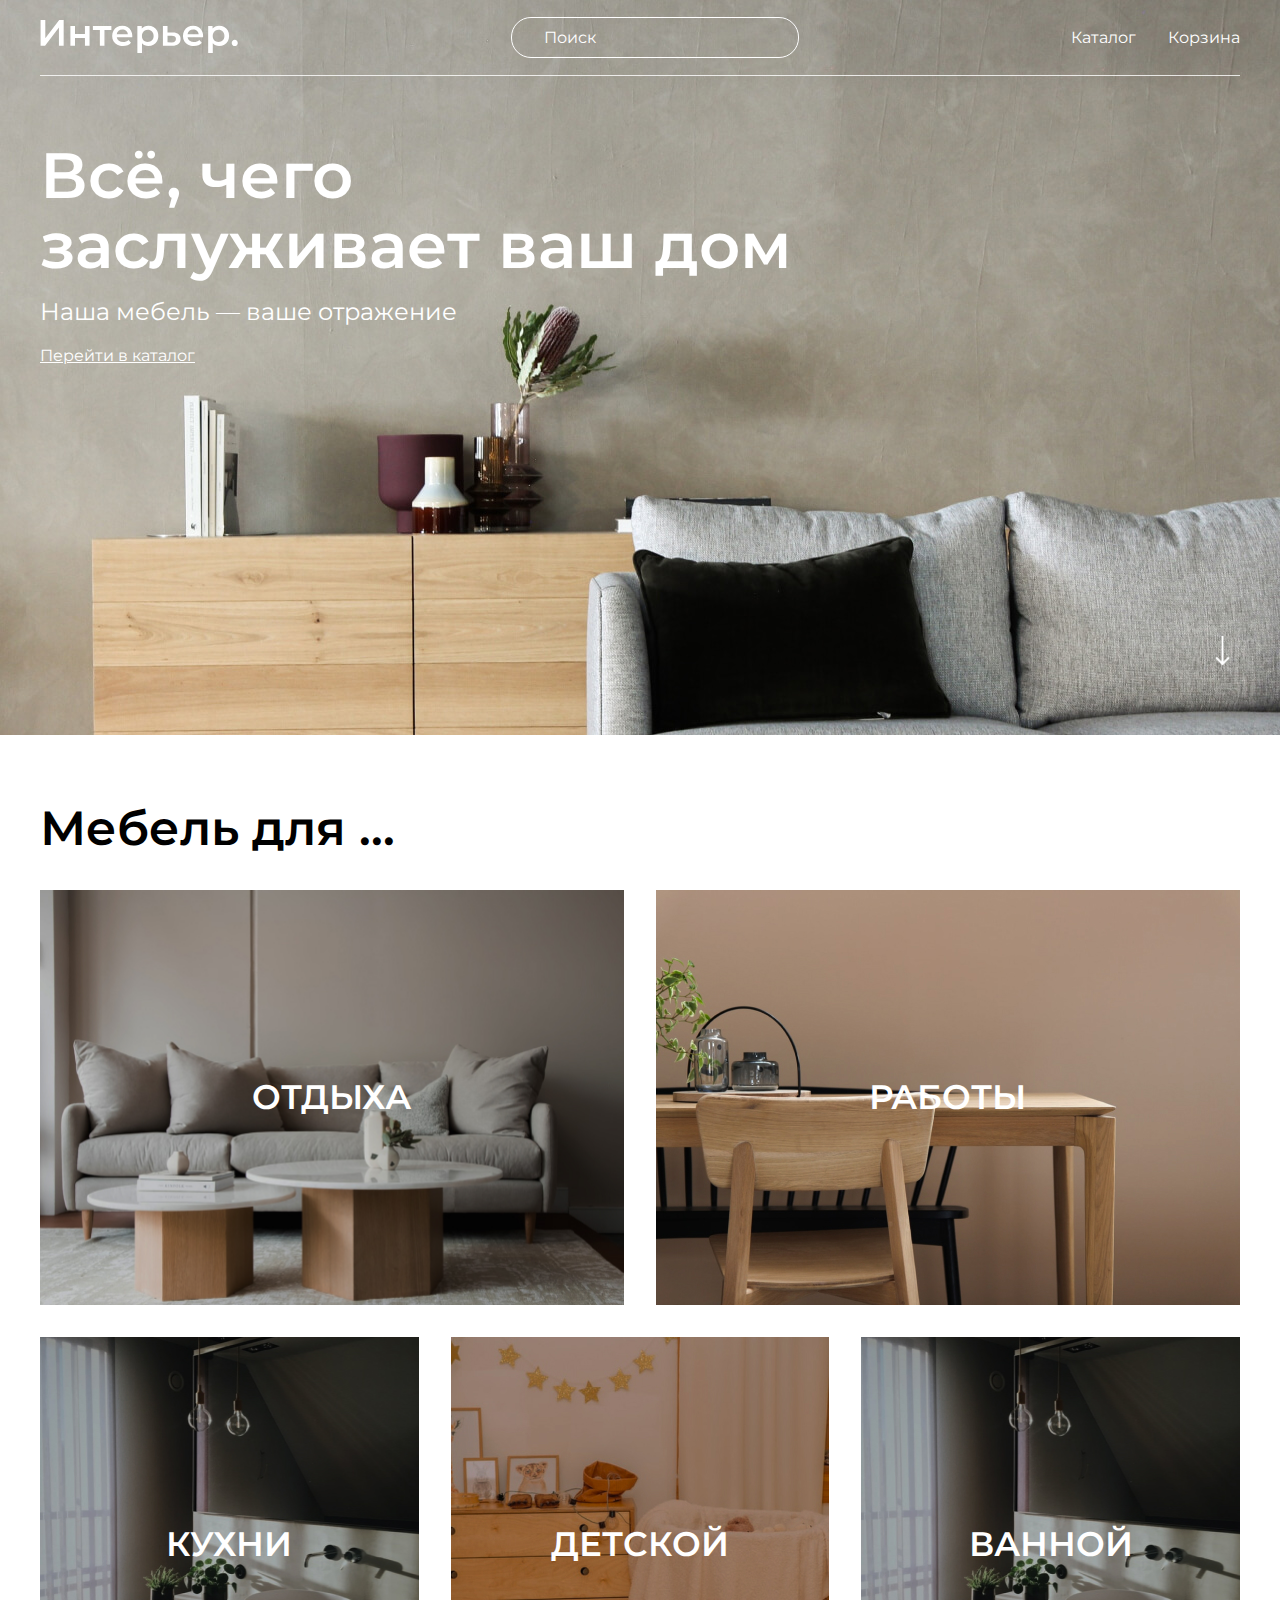
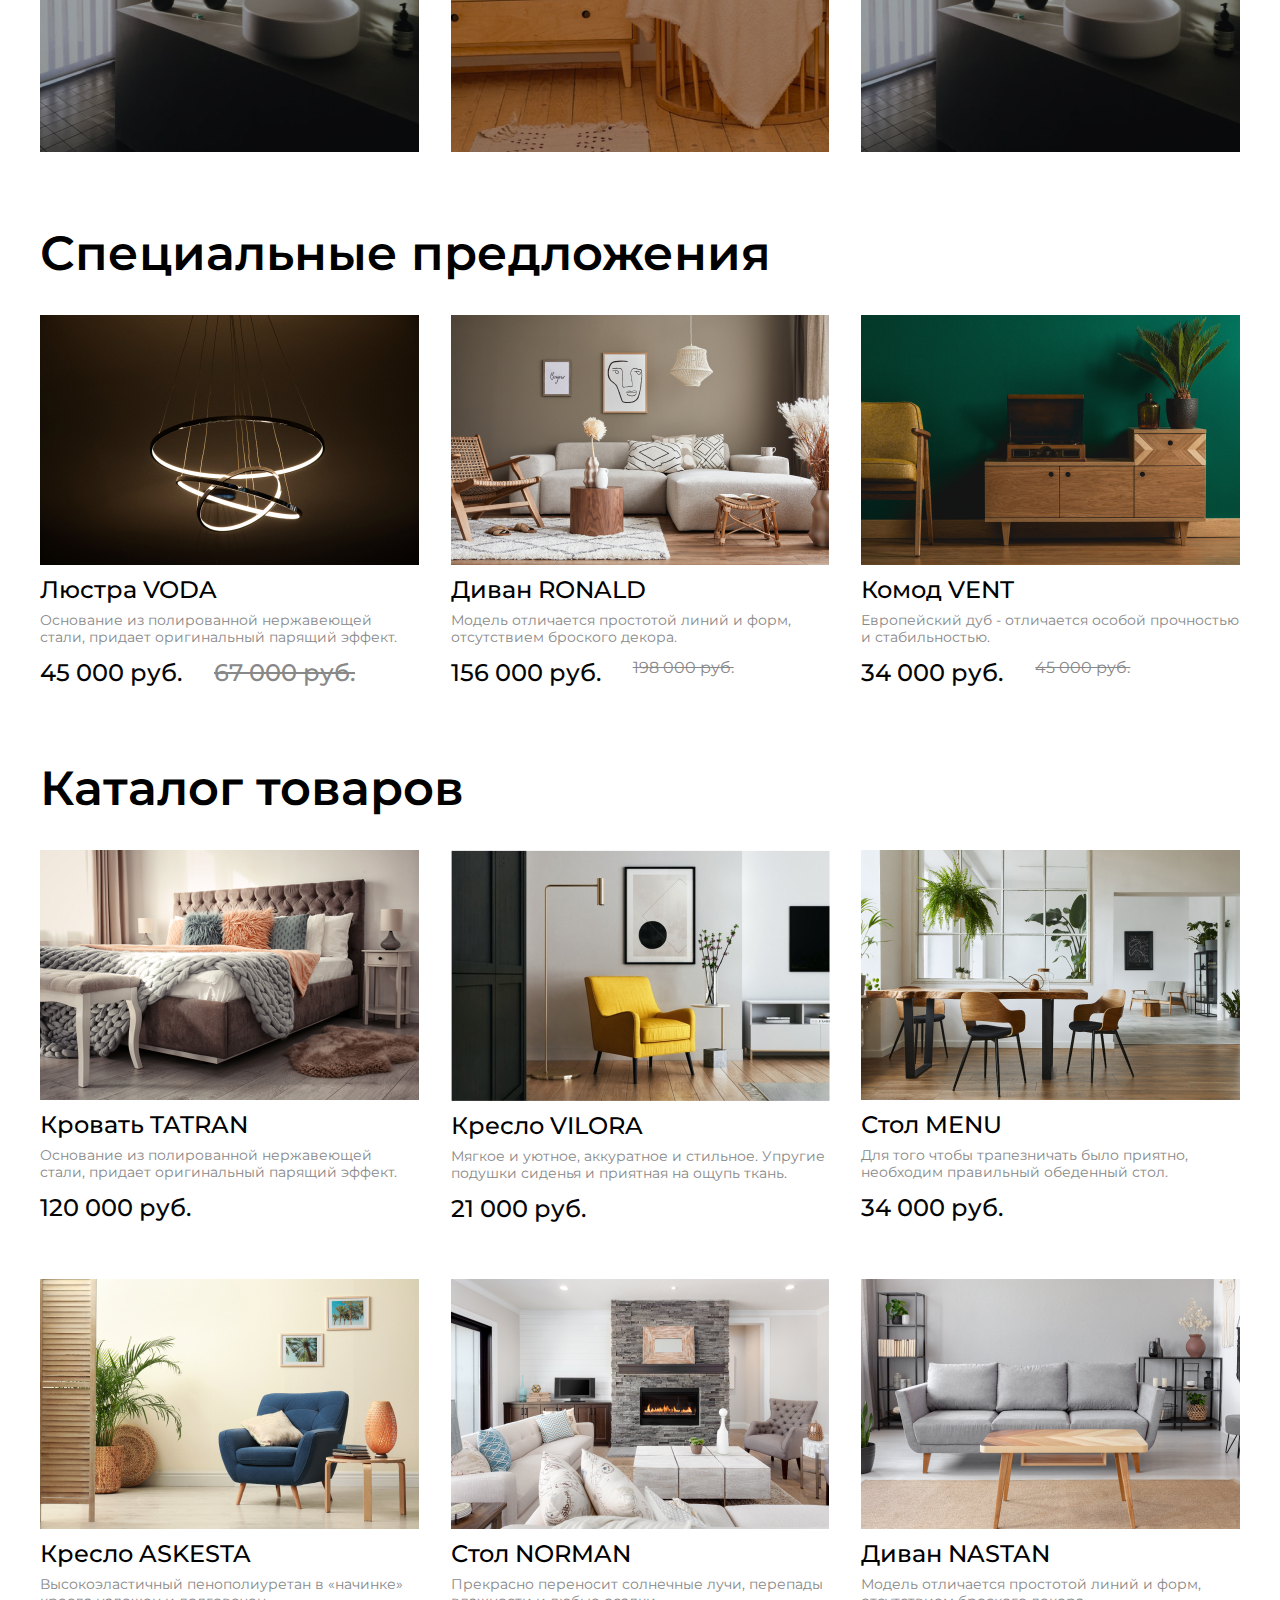
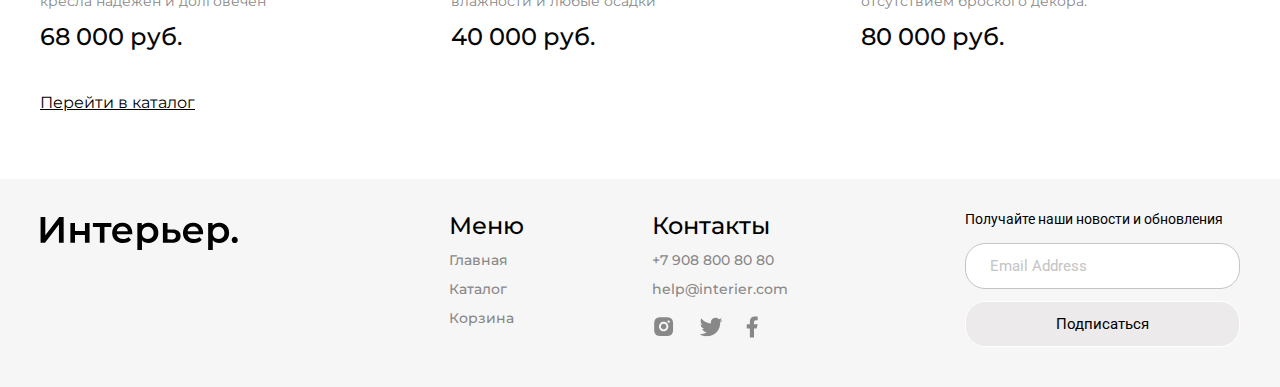
==== commit 6e37d46e: "Sprite added" ====
--- a/index.html
+++ b/index.html
@@ -16,8 +16,10 @@
   <body>
     <div class="top center">
       <header class="header">
-        <a href="index.html"
-          ><img class="logo" src="img/logo.svg" alt="Логотип" />
+        <a href="index.html">
+          <svg class="logo">
+            <use xlink:href="/sprite.svg#logo"></use>
+          </svg>
         </a>
         <input class="header__input" type="search" placeholder="Поиск" />
         <nav class="menu">
@@ -26,7 +28,8 @@
         </nav>
         <nav class="menu-mobile">
           <a class="menu-mobile__link" href="#">
-            <svg class="menu-mobile__link_img"
+            <svg
+              class="menu-mobile__link_img"
               width="17"
               height="16"
               viewBox="0 0 17 16"
@@ -42,7 +45,8 @@
             </svg>
           </a>
           <a class="menu-mobile__link" href="catalog.html">
-            <svg class="menu-mobile__link_img"
+            <svg
+              class="menu-mobile__link_img"
               width="20"
               height="21"
               viewBox="0 0 20 21"
@@ -115,7 +119,8 @@
             </svg>
           </a>
           <a class="menu-mobile__link" href="cart.html">
-            <svg class="menu-mobile__link_img"
+            <svg
+              class="menu-mobile__link_img"
               width="19"
               height="17"
               viewBox="0 0 19 17"
@@ -131,7 +136,10 @@
         </nav>
       </header>
       <section class="top__content">
-        <h1 class="title">Всё, чего заслуживает&nbsp;ваш дом</h1>
+        <h1 class="title">
+          Вс<span class="hellocat">ё, </span>
+          чего заслуживает&nbsp;ваш дом
+        </h1>
         <p class="top__text">Наша мебель — ваше отражение</p>
         <a class="top__link" href="catalog.html">Перейти в каталог</a>
       </section>
@@ -155,31 +163,11 @@
         <div class="product">
           <div class="product__img">
             <div class="product__icons">
-              <svg
-                class="product__icon"
-                width="19"
-                height="21"
-                viewBox="0 0 19 21"
-                fill="none"
-                xmlns="http://www.w3.org/2000/svg"
-              >
-                <path
-                  d="M4.39111 7V5C4.39111 3.67392 4.9179 2.40215 5.85558 1.46447C6.79326 0.526784 8.06503 0 9.39111 0C10.7172 0 11.989 0.526784 12.9266 1.46447C13.8643 2.40215 14.3911 3.67392 14.3911 5V7H17.3911C17.6563 7 17.9107 7.10536 18.0982 7.29289C18.2858 7.48043 18.3911 7.73478 18.3911 8V20C18.3911 20.2652 18.2858 20.5196 18.0982 20.7071C17.9107 20.8946 17.6563 21 17.3911 21H1.39111C1.1259 21 0.871543 20.8946 0.684006 20.7071C0.49647 20.5196 0.391113 20.2652 0.391113 20V8C0.391113 7.73478 0.49647 7.48043 0.684006 7.29289C0.871543 7.10536 1.1259 7 1.39111 7H4.39111ZM4.39111 9H2.39111V19H16.3911V9H14.3911V11H12.3911V9H6.39111V11H4.39111V9ZM6.39111 7H12.3911V5C12.3911 4.20435 12.075 3.44129 11.5124 2.87868C10.9498 2.31607 10.1868 2 9.39111 2C8.59546 2 7.8324 2.31607 7.26979 2.87868C6.70718 3.44129 6.39111 4.20435 6.39111 5V7Z"
-                  fill="#C4C4C4"
-                />
-              </svg>
-              <svg
-                class="product__icon"
-                width="20"
-                height="19"
-                viewBox="0 0 20 19"
-                fill="none"
-                xmlns="http://www.w3.org/2000/svg"
-              >
-                <path
-                  d="M10 18C9.35502 17.428 8.62602 16.833 7.85502 16.2H7.84502C5.13002 13.98 2.05302 11.468 0.694023 8.45803C0.24754 7.49975 0.0109268 6.45715 1.1406e-05 5.40003C-0.00297039 3.94951 0.578794 2.55901 1.61383 1.54279C2.64887 0.526575 4.04981 -0.0295798 5.50002 2.56451e-05C6.68065 0.00189045 7.83586 0.343107 8.82802 0.983026C9.26399 1.26599 9.65844 1.60828 10 2.00003C10.3435 1.60982 10.7381 1.26773 11.173 0.983026C12.1648 0.34298 13.3197 0.0017442 14.5 2.56451e-05C15.9502 -0.0295798 17.3512 0.526575 18.3862 1.54279C19.4213 2.55901 20.003 3.94951 20 5.40003C19.9898 6.45884 19.7532 7.50322 19.306 8.46303C17.947 11.473 14.871 13.984 12.156 16.2L12.146 16.208C11.374 16.837 10.646 17.432 10.001 18.008L10 18ZM5.50002 2.00003C4.56853 1.98837 3.67009 2.34487 3.00002 2.99203C2.35441 3.62619 1.99358 4.49507 1.99994 5.40003C2.01135 6.17053 2.18585 6.92988 2.51202 7.62803C3.15353 8.92673 4.01913 10.1021 5.06902 11.1C6.06002 12.1 7.20002 13.068 8.18602 13.882C8.45902 14.107 8.73702 14.334 9.01502 14.561L9.19002 14.704C9.45702 14.922 9.73302 15.148 10 15.37L10.013 15.358L10.019 15.353H10.025L10.034 15.346H10.039H10.044L10.062 15.331L10.103 15.298L10.11 15.292L10.121 15.284H10.127L10.136 15.276L10.8 14.731L10.974 14.588C11.255 14.359 11.533 14.132 11.806 13.907C12.792 13.093 13.933 12.126 14.924 11.121C15.9741 10.1236 16.8397 8.94854 17.481 7.65003C17.8131 6.94583 17.9901 6.17853 18.0001 5.40003C18.0042 4.49786 17.6435 3.63232 17 3.00003C16.3312 2.34995 15.4326 1.99051 14.5 2.00003C13.3619 1.99035 12.274 2.46739 11.51 3.31103L10 5.05103L8.49002 3.31103C7.72609 2.46739 6.6381 1.99035 5.50002 2.00003Z"
-                  fill="#C4C4C4"
-                />
+              <svg class="product__icon product__icon_cart">
+                <use xlink:href="/sprite.svg#addtocart"></use>
+              </svg>
+              <svg class="product__icon product__icon_fav">
+                <use xlink:href="/sprite.svg#addtofav"></use>
               </svg>
             </div>
             <img src="img/chandelier-voda.jpg" alt="Люстра VODA" />
@@ -197,31 +185,11 @@
         <div class="product">
           <div class="product__img">
             <div class="product__icons">
-              <svg
-                class="product__icon"
-                width="19"
-                height="21"
-                viewBox="0 0 19 21"
-                fill="none"
-                xmlns="http://www.w3.org/2000/svg"
-              >
-                <path
-                  d="M4.39111 7V5C4.39111 3.67392 4.9179 2.40215 5.85558 1.46447C6.79326 0.526784 8.06503 0 9.39111 0C10.7172 0 11.989 0.526784 12.9266 1.46447C13.8643 2.40215 14.3911 3.67392 14.3911 5V7H17.3911C17.6563 7 17.9107 7.10536 18.0982 7.29289C18.2858 7.48043 18.3911 7.73478 18.3911 8V20C18.3911 20.2652 18.2858 20.5196 18.0982 20.7071C17.9107 20.8946 17.6563 21 17.3911 21H1.39111C1.1259 21 0.871543 20.8946 0.684006 20.7071C0.49647 20.5196 0.391113 20.2652 0.391113 20V8C0.391113 7.73478 0.49647 7.48043 0.684006 7.29289C0.871543 7.10536 1.1259 7 1.39111 7H4.39111ZM4.39111 9H2.39111V19H16.3911V9H14.3911V11H12.3911V9H6.39111V11H4.39111V9ZM6.39111 7H12.3911V5C12.3911 4.20435 12.075 3.44129 11.5124 2.87868C10.9498 2.31607 10.1868 2 9.39111 2C8.59546 2 7.8324 2.31607 7.26979 2.87868C6.70718 3.44129 6.39111 4.20435 6.39111 5V7Z"
-                  fill="#C4C4C4"
-                />
-              </svg>
-              <svg
-                class="product__icon"
-                width="20"
-                height="19"
-                viewBox="0 0 20 19"
-                fill="none"
-                xmlns="http://www.w3.org/2000/svg"
-              >
-                <path
-                  d="M10 18C9.35502 17.428 8.62602 16.833 7.85502 16.2H7.84502C5.13002 13.98 2.05302 11.468 0.694023 8.45803C0.24754 7.49975 0.0109268 6.45715 1.1406e-05 5.40003C-0.00297039 3.94951 0.578794 2.55901 1.61383 1.54279C2.64887 0.526575 4.04981 -0.0295798 5.50002 2.56451e-05C6.68065 0.00189045 7.83586 0.343107 8.82802 0.983026C9.26399 1.26599 9.65844 1.60828 10 2.00003C10.3435 1.60982 10.7381 1.26773 11.173 0.983026C12.1648 0.34298 13.3197 0.0017442 14.5 2.56451e-05C15.9502 -0.0295798 17.3512 0.526575 18.3862 1.54279C19.4213 2.55901 20.003 3.94951 20 5.40003C19.9898 6.45884 19.7532 7.50322 19.306 8.46303C17.947 11.473 14.871 13.984 12.156 16.2L12.146 16.208C11.374 16.837 10.646 17.432 10.001 18.008L10 18ZM5.50002 2.00003C4.56853 1.98837 3.67009 2.34487 3.00002 2.99203C2.35441 3.62619 1.99358 4.49507 1.99994 5.40003C2.01135 6.17053 2.18585 6.92988 2.51202 7.62803C3.15353 8.92673 4.01913 10.1021 5.06902 11.1C6.06002 12.1 7.20002 13.068 8.18602 13.882C8.45902 14.107 8.73702 14.334 9.01502 14.561L9.19002 14.704C9.45702 14.922 9.73302 15.148 10 15.37L10.013 15.358L10.019 15.353H10.025L10.034 15.346H10.039H10.044L10.062 15.331L10.103 15.298L10.11 15.292L10.121 15.284H10.127L10.136 15.276L10.8 14.731L10.974 14.588C11.255 14.359 11.533 14.132 11.806 13.907C12.792 13.093 13.933 12.126 14.924 11.121C15.9741 10.1236 16.8397 8.94854 17.481 7.65003C17.8131 6.94583 17.9901 6.17853 18.0001 5.40003C18.0042 4.49786 17.6435 3.63232 17 3.00003C16.3312 2.34995 15.4326 1.99051 14.5 2.00003C13.3619 1.99035 12.274 2.46739 11.51 3.31103L10 5.05103L8.49002 3.31103C7.72609 2.46739 6.6381 1.99035 5.50002 2.00003Z"
-                  fill="#C4C4C4"
-                />
+              <svg class="product__icon product__icon_cart">
+                <use xlink:href="/sprite.svg#addtocart"></use>
+              </svg>
+              <svg class="product__icon product__icon_fav">
+                <use xlink:href="/sprite.svg#addtofav"></use>
               </svg>
             </div>
             <img src="img/sofa-ronald.jpg" alt="Диван RONALD" />
@@ -239,31 +207,11 @@
         <div class="product">
           <div class="product__img">
             <div class="product__icons">
-              <svg
-                class="product__icon"
-                width="19"
-                height="21"
-                viewBox="0 0 19 21"
-                fill="none"
-                xmlns="http://www.w3.org/2000/svg"
-              >
-                <path
-                  d="M4.39111 7V5C4.39111 3.67392 4.9179 2.40215 5.85558 1.46447C6.79326 0.526784 8.06503 0 9.39111 0C10.7172 0 11.989 0.526784 12.9266 1.46447C13.8643 2.40215 14.3911 3.67392 14.3911 5V7H17.3911C17.6563 7 17.9107 7.10536 18.0982 7.29289C18.2858 7.48043 18.3911 7.73478 18.3911 8V20C18.3911 20.2652 18.2858 20.5196 18.0982 20.7071C17.9107 20.8946 17.6563 21 17.3911 21H1.39111C1.1259 21 0.871543 20.8946 0.684006 20.7071C0.49647 20.5196 0.391113 20.2652 0.391113 20V8C0.391113 7.73478 0.49647 7.48043 0.684006 7.29289C0.871543 7.10536 1.1259 7 1.39111 7H4.39111ZM4.39111 9H2.39111V19H16.3911V9H14.3911V11H12.3911V9H6.39111V11H4.39111V9ZM6.39111 7H12.3911V5C12.3911 4.20435 12.075 3.44129 11.5124 2.87868C10.9498 2.31607 10.1868 2 9.39111 2C8.59546 2 7.8324 2.31607 7.26979 2.87868C6.70718 3.44129 6.39111 4.20435 6.39111 5V7Z"
-                  fill="#C4C4C4"
-                />
-              </svg>
-              <svg
-                class="product__icon"
-                width="20"
-                height="19"
-                viewBox="0 0 20 19"
-                fill="none"
-                xmlns="http://www.w3.org/2000/svg"
-              >
-                <path
-                  d="M10 18C9.35502 17.428 8.62602 16.833 7.85502 16.2H7.84502C5.13002 13.98 2.05302 11.468 0.694023 8.45803C0.24754 7.49975 0.0109268 6.45715 1.1406e-05 5.40003C-0.00297039 3.94951 0.578794 2.55901 1.61383 1.54279C2.64887 0.526575 4.04981 -0.0295798 5.50002 2.56451e-05C6.68065 0.00189045 7.83586 0.343107 8.82802 0.983026C9.26399 1.26599 9.65844 1.60828 10 2.00003C10.3435 1.60982 10.7381 1.26773 11.173 0.983026C12.1648 0.34298 13.3197 0.0017442 14.5 2.56451e-05C15.9502 -0.0295798 17.3512 0.526575 18.3862 1.54279C19.4213 2.55901 20.003 3.94951 20 5.40003C19.9898 6.45884 19.7532 7.50322 19.306 8.46303C17.947 11.473 14.871 13.984 12.156 16.2L12.146 16.208C11.374 16.837 10.646 17.432 10.001 18.008L10 18ZM5.50002 2.00003C4.56853 1.98837 3.67009 2.34487 3.00002 2.99203C2.35441 3.62619 1.99358 4.49507 1.99994 5.40003C2.01135 6.17053 2.18585 6.92988 2.51202 7.62803C3.15353 8.92673 4.01913 10.1021 5.06902 11.1C6.06002 12.1 7.20002 13.068 8.18602 13.882C8.45902 14.107 8.73702 14.334 9.01502 14.561L9.19002 14.704C9.45702 14.922 9.73302 15.148 10 15.37L10.013 15.358L10.019 15.353H10.025L10.034 15.346H10.039H10.044L10.062 15.331L10.103 15.298L10.11 15.292L10.121 15.284H10.127L10.136 15.276L10.8 14.731L10.974 14.588C11.255 14.359 11.533 14.132 11.806 13.907C12.792 13.093 13.933 12.126 14.924 11.121C15.9741 10.1236 16.8397 8.94854 17.481 7.65003C17.8131 6.94583 17.9901 6.17853 18.0001 5.40003C18.0042 4.49786 17.6435 3.63232 17 3.00003C16.3312 2.34995 15.4326 1.99051 14.5 2.00003C13.3619 1.99035 12.274 2.46739 11.51 3.31103L10 5.05103L8.49002 3.31103C7.72609 2.46739 6.6381 1.99035 5.50002 2.00003Z"
-                  fill="#C4C4C4"
-                />
+              <svg class="product__icon product__icon_cart">
+                <use xlink:href="/sprite.svg#addtocart"></use>
+              </svg>
+              <svg class="product__icon product__icon_fav">
+                <use xlink:href="/sprite.svg#addtofav"></use>
               </svg>
             </div>
             <img src="img/chest-vent.jpg" alt="Комод VENT" />
@@ -285,31 +233,11 @@
         <div class="product">
           <div class="product__img">
             <div class="product__icons">
-              <svg
-                class="product__icon"
-                width="19"
-                height="21"
-                viewBox="0 0 19 21"
-                fill="none"
-                xmlns="http://www.w3.org/2000/svg"
-              >
-                <path
-                  d="M4.39111 7V5C4.39111 3.67392 4.9179 2.40215 5.85558 1.46447C6.79326 0.526784 8.06503 0 9.39111 0C10.7172 0 11.989 0.526784 12.9266 1.46447C13.8643 2.40215 14.3911 3.67392 14.3911 5V7H17.3911C17.6563 7 17.9107 7.10536 18.0982 7.29289C18.2858 7.48043 18.3911 7.73478 18.3911 8V20C18.3911 20.2652 18.2858 20.5196 18.0982 20.7071C17.9107 20.8946 17.6563 21 17.3911 21H1.39111C1.1259 21 0.871543 20.8946 0.684006 20.7071C0.49647 20.5196 0.391113 20.2652 0.391113 20V8C0.391113 7.73478 0.49647 7.48043 0.684006 7.29289C0.871543 7.10536 1.1259 7 1.39111 7H4.39111ZM4.39111 9H2.39111V19H16.3911V9H14.3911V11H12.3911V9H6.39111V11H4.39111V9ZM6.39111 7H12.3911V5C12.3911 4.20435 12.075 3.44129 11.5124 2.87868C10.9498 2.31607 10.1868 2 9.39111 2C8.59546 2 7.8324 2.31607 7.26979 2.87868C6.70718 3.44129 6.39111 4.20435 6.39111 5V7Z"
-                  fill="#C4C4C4"
-                />
-              </svg>
-              <svg
-                class="product__icon"
-                width="20"
-                height="19"
-                viewBox="0 0 20 19"
-                fill="none"
-                xmlns="http://www.w3.org/2000/svg"
-              >
-                <path
-                  d="M10 18C9.35502 17.428 8.62602 16.833 7.85502 16.2H7.84502C5.13002 13.98 2.05302 11.468 0.694023 8.45803C0.24754 7.49975 0.0109268 6.45715 1.1406e-05 5.40003C-0.00297039 3.94951 0.578794 2.55901 1.61383 1.54279C2.64887 0.526575 4.04981 -0.0295798 5.50002 2.56451e-05C6.68065 0.00189045 7.83586 0.343107 8.82802 0.983026C9.26399 1.26599 9.65844 1.60828 10 2.00003C10.3435 1.60982 10.7381 1.26773 11.173 0.983026C12.1648 0.34298 13.3197 0.0017442 14.5 2.56451e-05C15.9502 -0.0295798 17.3512 0.526575 18.3862 1.54279C19.4213 2.55901 20.003 3.94951 20 5.40003C19.9898 6.45884 19.7532 7.50322 19.306 8.46303C17.947 11.473 14.871 13.984 12.156 16.2L12.146 16.208C11.374 16.837 10.646 17.432 10.001 18.008L10 18ZM5.50002 2.00003C4.56853 1.98837 3.67009 2.34487 3.00002 2.99203C2.35441 3.62619 1.99358 4.49507 1.99994 5.40003C2.01135 6.17053 2.18585 6.92988 2.51202 7.62803C3.15353 8.92673 4.01913 10.1021 5.06902 11.1C6.06002 12.1 7.20002 13.068 8.18602 13.882C8.45902 14.107 8.73702 14.334 9.01502 14.561L9.19002 14.704C9.45702 14.922 9.73302 15.148 10 15.37L10.013 15.358L10.019 15.353H10.025L10.034 15.346H10.039H10.044L10.062 15.331L10.103 15.298L10.11 15.292L10.121 15.284H10.127L10.136 15.276L10.8 14.731L10.974 14.588C11.255 14.359 11.533 14.132 11.806 13.907C12.792 13.093 13.933 12.126 14.924 11.121C15.9741 10.1236 16.8397 8.94854 17.481 7.65003C17.8131 6.94583 17.9901 6.17853 18.0001 5.40003C18.0042 4.49786 17.6435 3.63232 17 3.00003C16.3312 2.34995 15.4326 1.99051 14.5 2.00003C13.3619 1.99035 12.274 2.46739 11.51 3.31103L10 5.05103L8.49002 3.31103C7.72609 2.46739 6.6381 1.99035 5.50002 2.00003Z"
-                  fill="#C4C4C4"
-                />
+              <svg class="product__icon product__icon_cart">
+                <use xlink:href="/sprite.svg#addtocart"></use>
+              </svg>
+              <svg class="product__icon product__icon_fav">
+                <use xlink:href="/sprite.svg#addtofav"></use>
               </svg>
             </div>
             <img src="img/bed-tatran.jpg" alt="Кровать TATRAN" />
@@ -326,31 +254,11 @@
         <div class="product">
           <div class="product__img">
             <div class="product__icons">
-              <svg
-                class="product__icon"
-                width="19"
-                height="21"
-                viewBox="0 0 19 21"
-                fill="none"
-                xmlns="http://www.w3.org/2000/svg"
-              >
-                <path
-                  d="M4.39111 7V5C4.39111 3.67392 4.9179 2.40215 5.85558 1.46447C6.79326 0.526784 8.06503 0 9.39111 0C10.7172 0 11.989 0.526784 12.9266 1.46447C13.8643 2.40215 14.3911 3.67392 14.3911 5V7H17.3911C17.6563 7 17.9107 7.10536 18.0982 7.29289C18.2858 7.48043 18.3911 7.73478 18.3911 8V20C18.3911 20.2652 18.2858 20.5196 18.0982 20.7071C17.9107 20.8946 17.6563 21 17.3911 21H1.39111C1.1259 21 0.871543 20.8946 0.684006 20.7071C0.49647 20.5196 0.391113 20.2652 0.391113 20V8C0.391113 7.73478 0.49647 7.48043 0.684006 7.29289C0.871543 7.10536 1.1259 7 1.39111 7H4.39111ZM4.39111 9H2.39111V19H16.3911V9H14.3911V11H12.3911V9H6.39111V11H4.39111V9ZM6.39111 7H12.3911V5C12.3911 4.20435 12.075 3.44129 11.5124 2.87868C10.9498 2.31607 10.1868 2 9.39111 2C8.59546 2 7.8324 2.31607 7.26979 2.87868C6.70718 3.44129 6.39111 4.20435 6.39111 5V7Z"
-                  fill="#C4C4C4"
-                />
-              </svg>
-              <svg
-                class="product__icon"
-                width="20"
-                height="19"
-                viewBox="0 0 20 19"
-                fill="none"
-                xmlns="http://www.w3.org/2000/svg"
-              >
-                <path
-                  d="M10 18C9.35502 17.428 8.62602 16.833 7.85502 16.2H7.84502C5.13002 13.98 2.05302 11.468 0.694023 8.45803C0.24754 7.49975 0.0109268 6.45715 1.1406e-05 5.40003C-0.00297039 3.94951 0.578794 2.55901 1.61383 1.54279C2.64887 0.526575 4.04981 -0.0295798 5.50002 2.56451e-05C6.68065 0.00189045 7.83586 0.343107 8.82802 0.983026C9.26399 1.26599 9.65844 1.60828 10 2.00003C10.3435 1.60982 10.7381 1.26773 11.173 0.983026C12.1648 0.34298 13.3197 0.0017442 14.5 2.56451e-05C15.9502 -0.0295798 17.3512 0.526575 18.3862 1.54279C19.4213 2.55901 20.003 3.94951 20 5.40003C19.9898 6.45884 19.7532 7.50322 19.306 8.46303C17.947 11.473 14.871 13.984 12.156 16.2L12.146 16.208C11.374 16.837 10.646 17.432 10.001 18.008L10 18ZM5.50002 2.00003C4.56853 1.98837 3.67009 2.34487 3.00002 2.99203C2.35441 3.62619 1.99358 4.49507 1.99994 5.40003C2.01135 6.17053 2.18585 6.92988 2.51202 7.62803C3.15353 8.92673 4.01913 10.1021 5.06902 11.1C6.06002 12.1 7.20002 13.068 8.18602 13.882C8.45902 14.107 8.73702 14.334 9.01502 14.561L9.19002 14.704C9.45702 14.922 9.73302 15.148 10 15.37L10.013 15.358L10.019 15.353H10.025L10.034 15.346H10.039H10.044L10.062 15.331L10.103 15.298L10.11 15.292L10.121 15.284H10.127L10.136 15.276L10.8 14.731L10.974 14.588C11.255 14.359 11.533 14.132 11.806 13.907C12.792 13.093 13.933 12.126 14.924 11.121C15.9741 10.1236 16.8397 8.94854 17.481 7.65003C17.8131 6.94583 17.9901 6.17853 18.0001 5.40003C18.0042 4.49786 17.6435 3.63232 17 3.00003C16.3312 2.34995 15.4326 1.99051 14.5 2.00003C13.3619 1.99035 12.274 2.46739 11.51 3.31103L10 5.05103L8.49002 3.31103C7.72609 2.46739 6.6381 1.99035 5.50002 2.00003Z"
-                  fill="#C4C4C4"
-                />
+              <svg class="product__icon product__icon_cart">
+                <use xlink:href="/sprite.svg#addtocart"></use>
+              </svg>
+              <svg class="product__icon product__icon_fav">
+                <use xlink:href="/sprite.svg#addtofav"></use>
               </svg>
             </div>
             <img src="img/armchair-vilora.jpg" alt="Кресло VILORA" />
@@ -367,31 +275,11 @@
         <div class="product">
           <div class="product__img">
             <div class="product__icons">
-              <svg
-                class="product__icon"
-                width="19"
-                height="21"
-                viewBox="0 0 19 21"
-                fill="none"
-                xmlns="http://www.w3.org/2000/svg"
-              >
-                <path
-                  d="M4.39111 7V5C4.39111 3.67392 4.9179 2.40215 5.85558 1.46447C6.79326 0.526784 8.06503 0 9.39111 0C10.7172 0 11.989 0.526784 12.9266 1.46447C13.8643 2.40215 14.3911 3.67392 14.3911 5V7H17.3911C17.6563 7 17.9107 7.10536 18.0982 7.29289C18.2858 7.48043 18.3911 7.73478 18.3911 8V20C18.3911 20.2652 18.2858 20.5196 18.0982 20.7071C17.9107 20.8946 17.6563 21 17.3911 21H1.39111C1.1259 21 0.871543 20.8946 0.684006 20.7071C0.49647 20.5196 0.391113 20.2652 0.391113 20V8C0.391113 7.73478 0.49647 7.48043 0.684006 7.29289C0.871543 7.10536 1.1259 7 1.39111 7H4.39111ZM4.39111 9H2.39111V19H16.3911V9H14.3911V11H12.3911V9H6.39111V11H4.39111V9ZM6.39111 7H12.3911V5C12.3911 4.20435 12.075 3.44129 11.5124 2.87868C10.9498 2.31607 10.1868 2 9.39111 2C8.59546 2 7.8324 2.31607 7.26979 2.87868C6.70718 3.44129 6.39111 4.20435 6.39111 5V7Z"
-                  fill="#C4C4C4"
-                />
-              </svg>
-              <svg
-                class="product__icon"
-                width="20"
-                height="19"
-                viewBox="0 0 20 19"
-                fill="none"
-                xmlns="http://www.w3.org/2000/svg"
-              >
-                <path
-                  d="M10 18C9.35502 17.428 8.62602 16.833 7.85502 16.2H7.84502C5.13002 13.98 2.05302 11.468 0.694023 8.45803C0.24754 7.49975 0.0109268 6.45715 1.1406e-05 5.40003C-0.00297039 3.94951 0.578794 2.55901 1.61383 1.54279C2.64887 0.526575 4.04981 -0.0295798 5.50002 2.56451e-05C6.68065 0.00189045 7.83586 0.343107 8.82802 0.983026C9.26399 1.26599 9.65844 1.60828 10 2.00003C10.3435 1.60982 10.7381 1.26773 11.173 0.983026C12.1648 0.34298 13.3197 0.0017442 14.5 2.56451e-05C15.9502 -0.0295798 17.3512 0.526575 18.3862 1.54279C19.4213 2.55901 20.003 3.94951 20 5.40003C19.9898 6.45884 19.7532 7.50322 19.306 8.46303C17.947 11.473 14.871 13.984 12.156 16.2L12.146 16.208C11.374 16.837 10.646 17.432 10.001 18.008L10 18ZM5.50002 2.00003C4.56853 1.98837 3.67009 2.34487 3.00002 2.99203C2.35441 3.62619 1.99358 4.49507 1.99994 5.40003C2.01135 6.17053 2.18585 6.92988 2.51202 7.62803C3.15353 8.92673 4.01913 10.1021 5.06902 11.1C6.06002 12.1 7.20002 13.068 8.18602 13.882C8.45902 14.107 8.73702 14.334 9.01502 14.561L9.19002 14.704C9.45702 14.922 9.73302 15.148 10 15.37L10.013 15.358L10.019 15.353H10.025L10.034 15.346H10.039H10.044L10.062 15.331L10.103 15.298L10.11 15.292L10.121 15.284H10.127L10.136 15.276L10.8 14.731L10.974 14.588C11.255 14.359 11.533 14.132 11.806 13.907C12.792 13.093 13.933 12.126 14.924 11.121C15.9741 10.1236 16.8397 8.94854 17.481 7.65003C17.8131 6.94583 17.9901 6.17853 18.0001 5.40003C18.0042 4.49786 17.6435 3.63232 17 3.00003C16.3312 2.34995 15.4326 1.99051 14.5 2.00003C13.3619 1.99035 12.274 2.46739 11.51 3.31103L10 5.05103L8.49002 3.31103C7.72609 2.46739 6.6381 1.99035 5.50002 2.00003Z"
-                  fill="#C4C4C4"
-                />
+              <svg class="product__icon product__icon_cart">
+                <use xlink:href="/sprite.svg#addtocart"></use>
+              </svg>
+              <svg class="product__icon product__icon_fav">
+                <use xlink:href="/sprite.svg#addtofav"></use>
               </svg>
             </div>
             <img src="img/table-menu.jpg" alt="Стол MENU" />
@@ -408,31 +296,11 @@
         <div class="product">
           <div class="product__img">
             <div class="product__icons">
-              <svg
-                class="product__icon"
-                width="19"
-                height="21"
-                viewBox="0 0 19 21"
-                fill="none"
-                xmlns="http://www.w3.org/2000/svg"
-              >
-                <path
-                  d="M4.39111 7V5C4.39111 3.67392 4.9179 2.40215 5.85558 1.46447C6.79326 0.526784 8.06503 0 9.39111 0C10.7172 0 11.989 0.526784 12.9266 1.46447C13.8643 2.40215 14.3911 3.67392 14.3911 5V7H17.3911C17.6563 7 17.9107 7.10536 18.0982 7.29289C18.2858 7.48043 18.3911 7.73478 18.3911 8V20C18.3911 20.2652 18.2858 20.5196 18.0982 20.7071C17.9107 20.8946 17.6563 21 17.3911 21H1.39111C1.1259 21 0.871543 20.8946 0.684006 20.7071C0.49647 20.5196 0.391113 20.2652 0.391113 20V8C0.391113 7.73478 0.49647 7.48043 0.684006 7.29289C0.871543 7.10536 1.1259 7 1.39111 7H4.39111ZM4.39111 9H2.39111V19H16.3911V9H14.3911V11H12.3911V9H6.39111V11H4.39111V9ZM6.39111 7H12.3911V5C12.3911 4.20435 12.075 3.44129 11.5124 2.87868C10.9498 2.31607 10.1868 2 9.39111 2C8.59546 2 7.8324 2.31607 7.26979 2.87868C6.70718 3.44129 6.39111 4.20435 6.39111 5V7Z"
-                  fill="#C4C4C4"
-                />
-              </svg>
-              <svg
-                class="product__icon"
-                width="20"
-                height="19"
-                viewBox="0 0 20 19"
-                fill="none"
-                xmlns="http://www.w3.org/2000/svg"
-              >
-                <path
-                  d="M10 18C9.35502 17.428 8.62602 16.833 7.85502 16.2H7.84502C5.13002 13.98 2.05302 11.468 0.694023 8.45803C0.24754 7.49975 0.0109268 6.45715 1.1406e-05 5.40003C-0.00297039 3.94951 0.578794 2.55901 1.61383 1.54279C2.64887 0.526575 4.04981 -0.0295798 5.50002 2.56451e-05C6.68065 0.00189045 7.83586 0.343107 8.82802 0.983026C9.26399 1.26599 9.65844 1.60828 10 2.00003C10.3435 1.60982 10.7381 1.26773 11.173 0.983026C12.1648 0.34298 13.3197 0.0017442 14.5 2.56451e-05C15.9502 -0.0295798 17.3512 0.526575 18.3862 1.54279C19.4213 2.55901 20.003 3.94951 20 5.40003C19.9898 6.45884 19.7532 7.50322 19.306 8.46303C17.947 11.473 14.871 13.984 12.156 16.2L12.146 16.208C11.374 16.837 10.646 17.432 10.001 18.008L10 18ZM5.50002 2.00003C4.56853 1.98837 3.67009 2.34487 3.00002 2.99203C2.35441 3.62619 1.99358 4.49507 1.99994 5.40003C2.01135 6.17053 2.18585 6.92988 2.51202 7.62803C3.15353 8.92673 4.01913 10.1021 5.06902 11.1C6.06002 12.1 7.20002 13.068 8.18602 13.882C8.45902 14.107 8.73702 14.334 9.01502 14.561L9.19002 14.704C9.45702 14.922 9.73302 15.148 10 15.37L10.013 15.358L10.019 15.353H10.025L10.034 15.346H10.039H10.044L10.062 15.331L10.103 15.298L10.11 15.292L10.121 15.284H10.127L10.136 15.276L10.8 14.731L10.974 14.588C11.255 14.359 11.533 14.132 11.806 13.907C12.792 13.093 13.933 12.126 14.924 11.121C15.9741 10.1236 16.8397 8.94854 17.481 7.65003C17.8131 6.94583 17.9901 6.17853 18.0001 5.40003C18.0042 4.49786 17.6435 3.63232 17 3.00003C16.3312 2.34995 15.4326 1.99051 14.5 2.00003C13.3619 1.99035 12.274 2.46739 11.51 3.31103L10 5.05103L8.49002 3.31103C7.72609 2.46739 6.6381 1.99035 5.50002 2.00003Z"
-                  fill="#C4C4C4"
-                />
+              <svg class="product__icon product__icon_cart">
+                <use xlink:href="/sprite.svg#addtocart"></use>
+              </svg>
+              <svg class="product__icon product__icon_fav">
+                <use xlink:href="/sprite.svg#addtofav"></use>
               </svg>
             </div>
             <img src="img/armchair-askesta.jpg" alt="Кресло ASKESTA" />
@@ -449,31 +317,11 @@
         <div class="product">
           <div class="product__img">
             <div class="product__icons">
-              <svg
-                class="product__icon"
-                width="19"
-                height="21"
-                viewBox="0 0 19 21"
-                fill="none"
-                xmlns="http://www.w3.org/2000/svg"
-              >
-                <path
-                  d="M4.39111 7V5C4.39111 3.67392 4.9179 2.40215 5.85558 1.46447C6.79326 0.526784 8.06503 0 9.39111 0C10.7172 0 11.989 0.526784 12.9266 1.46447C13.8643 2.40215 14.3911 3.67392 14.3911 5V7H17.3911C17.6563 7 17.9107 7.10536 18.0982 7.29289C18.2858 7.48043 18.3911 7.73478 18.3911 8V20C18.3911 20.2652 18.2858 20.5196 18.0982 20.7071C17.9107 20.8946 17.6563 21 17.3911 21H1.39111C1.1259 21 0.871543 20.8946 0.684006 20.7071C0.49647 20.5196 0.391113 20.2652 0.391113 20V8C0.391113 7.73478 0.49647 7.48043 0.684006 7.29289C0.871543 7.10536 1.1259 7 1.39111 7H4.39111ZM4.39111 9H2.39111V19H16.3911V9H14.3911V11H12.3911V9H6.39111V11H4.39111V9ZM6.39111 7H12.3911V5C12.3911 4.20435 12.075 3.44129 11.5124 2.87868C10.9498 2.31607 10.1868 2 9.39111 2C8.59546 2 7.8324 2.31607 7.26979 2.87868C6.70718 3.44129 6.39111 4.20435 6.39111 5V7Z"
-                  fill="#C4C4C4"
-                />
-              </svg>
-              <svg
-                class="product__icon"
-                width="20"
-                height="19"
-                viewBox="0 0 20 19"
-                fill="none"
-                xmlns="http://www.w3.org/2000/svg"
-              >
-                <path
-                  d="M10 18C9.35502 17.428 8.62602 16.833 7.85502 16.2H7.84502C5.13002 13.98 2.05302 11.468 0.694023 8.45803C0.24754 7.49975 0.0109268 6.45715 1.1406e-05 5.40003C-0.00297039 3.94951 0.578794 2.55901 1.61383 1.54279C2.64887 0.526575 4.04981 -0.0295798 5.50002 2.56451e-05C6.68065 0.00189045 7.83586 0.343107 8.82802 0.983026C9.26399 1.26599 9.65844 1.60828 10 2.00003C10.3435 1.60982 10.7381 1.26773 11.173 0.983026C12.1648 0.34298 13.3197 0.0017442 14.5 2.56451e-05C15.9502 -0.0295798 17.3512 0.526575 18.3862 1.54279C19.4213 2.55901 20.003 3.94951 20 5.40003C19.9898 6.45884 19.7532 7.50322 19.306 8.46303C17.947 11.473 14.871 13.984 12.156 16.2L12.146 16.208C11.374 16.837 10.646 17.432 10.001 18.008L10 18ZM5.50002 2.00003C4.56853 1.98837 3.67009 2.34487 3.00002 2.99203C2.35441 3.62619 1.99358 4.49507 1.99994 5.40003C2.01135 6.17053 2.18585 6.92988 2.51202 7.62803C3.15353 8.92673 4.01913 10.1021 5.06902 11.1C6.06002 12.1 7.20002 13.068 8.18602 13.882C8.45902 14.107 8.73702 14.334 9.01502 14.561L9.19002 14.704C9.45702 14.922 9.73302 15.148 10 15.37L10.013 15.358L10.019 15.353H10.025L10.034 15.346H10.039H10.044L10.062 15.331L10.103 15.298L10.11 15.292L10.121 15.284H10.127L10.136 15.276L10.8 14.731L10.974 14.588C11.255 14.359 11.533 14.132 11.806 13.907C12.792 13.093 13.933 12.126 14.924 11.121C15.9741 10.1236 16.8397 8.94854 17.481 7.65003C17.8131 6.94583 17.9901 6.17853 18.0001 5.40003C18.0042 4.49786 17.6435 3.63232 17 3.00003C16.3312 2.34995 15.4326 1.99051 14.5 2.00003C13.3619 1.99035 12.274 2.46739 11.51 3.31103L10 5.05103L8.49002 3.31103C7.72609 2.46739 6.6381 1.99035 5.50002 2.00003Z"
-                  fill="#C4C4C4"
-                />
+              <svg class="product__icon product__icon_cart">
+                <use xlink:href="/sprite.svg#addtocart"></use>
+              </svg>
+              <svg class="product__icon product__icon_fav">
+                <use xlink:href="/sprite.svg#addtofav"></use>
               </svg>
             </div>
             <img src="img/table-norman.jpg" alt="Стол NORMAN" />
@@ -490,31 +338,11 @@
         <div class="product">
           <div class="product__img">
             <div class="product__icons">
-              <svg
-                class="product__icon"
-                width="19"
-                height="21"
-                viewBox="0 0 19 21"
-                fill="none"
-                xmlns="http://www.w3.org/2000/svg"
-              >
-                <path
-                  d="M4.39111 7V5C4.39111 3.67392 4.9179 2.40215 5.85558 1.46447C6.79326 0.526784 8.06503 0 9.39111 0C10.7172 0 11.989 0.526784 12.9266 1.46447C13.8643 2.40215 14.3911 3.67392 14.3911 5V7H17.3911C17.6563 7 17.9107 7.10536 18.0982 7.29289C18.2858 7.48043 18.3911 7.73478 18.3911 8V20C18.3911 20.2652 18.2858 20.5196 18.0982 20.7071C17.9107 20.8946 17.6563 21 17.3911 21H1.39111C1.1259 21 0.871543 20.8946 0.684006 20.7071C0.49647 20.5196 0.391113 20.2652 0.391113 20V8C0.391113 7.73478 0.49647 7.48043 0.684006 7.29289C0.871543 7.10536 1.1259 7 1.39111 7H4.39111ZM4.39111 9H2.39111V19H16.3911V9H14.3911V11H12.3911V9H6.39111V11H4.39111V9ZM6.39111 7H12.3911V5C12.3911 4.20435 12.075 3.44129 11.5124 2.87868C10.9498 2.31607 10.1868 2 9.39111 2C8.59546 2 7.8324 2.31607 7.26979 2.87868C6.70718 3.44129 6.39111 4.20435 6.39111 5V7Z"
-                  fill="#C4C4C4"
-                />
-              </svg>
-              <svg
-                class="product__icon"
-                width="20"
-                height="19"
-                viewBox="0 0 20 19"
-                fill="none"
-                xmlns="http://www.w3.org/2000/svg"
-              >
-                <path
-                  d="M10 18C9.35502 17.428 8.62602 16.833 7.85502 16.2H7.84502C5.13002 13.98 2.05302 11.468 0.694023 8.45803C0.24754 7.49975 0.0109268 6.45715 1.1406e-05 5.40003C-0.00297039 3.94951 0.578794 2.55901 1.61383 1.54279C2.64887 0.526575 4.04981 -0.0295798 5.50002 2.56451e-05C6.68065 0.00189045 7.83586 0.343107 8.82802 0.983026C9.26399 1.26599 9.65844 1.60828 10 2.00003C10.3435 1.60982 10.7381 1.26773 11.173 0.983026C12.1648 0.34298 13.3197 0.0017442 14.5 2.56451e-05C15.9502 -0.0295798 17.3512 0.526575 18.3862 1.54279C19.4213 2.55901 20.003 3.94951 20 5.40003C19.9898 6.45884 19.7532 7.50322 19.306 8.46303C17.947 11.473 14.871 13.984 12.156 16.2L12.146 16.208C11.374 16.837 10.646 17.432 10.001 18.008L10 18ZM5.50002 2.00003C4.56853 1.98837 3.67009 2.34487 3.00002 2.99203C2.35441 3.62619 1.99358 4.49507 1.99994 5.40003C2.01135 6.17053 2.18585 6.92988 2.51202 7.62803C3.15353 8.92673 4.01913 10.1021 5.06902 11.1C6.06002 12.1 7.20002 13.068 8.18602 13.882C8.45902 14.107 8.73702 14.334 9.01502 14.561L9.19002 14.704C9.45702 14.922 9.73302 15.148 10 15.37L10.013 15.358L10.019 15.353H10.025L10.034 15.346H10.039H10.044L10.062 15.331L10.103 15.298L10.11 15.292L10.121 15.284H10.127L10.136 15.276L10.8 14.731L10.974 14.588C11.255 14.359 11.533 14.132 11.806 13.907C12.792 13.093 13.933 12.126 14.924 11.121C15.9741 10.1236 16.8397 8.94854 17.481 7.65003C17.8131 6.94583 17.9901 6.17853 18.0001 5.40003C18.0042 4.49786 17.6435 3.63232 17 3.00003C16.3312 2.34995 15.4326 1.99051 14.5 2.00003C13.3619 1.99035 12.274 2.46739 11.51 3.31103L10 5.05103L8.49002 3.31103C7.72609 2.46739 6.6381 1.99035 5.50002 2.00003Z"
-                  fill="#C4C4C4"
-                />
+              <svg class="product__icon product__icon_cart">
+                <use xlink:href="/sprite.svg#addtocart"></use>
+              </svg>
+              <svg class="product__icon product__icon_fav">
+                <use xlink:href="/sprite.svg#addtofav"></use>
               </svg>
             </div>
             <img src="img/sofa-nastan.jpg" alt="Диван NASTAN" />
@@ -534,8 +362,10 @@
       <a class="link-box__link" href="catalog.html">Перейти в каталог</a>
     </div>
     <footer class="footer center">
-      <a class="footer__logo" href="index.html">
-        <img src="img/logo-black.svg" alt="Логотип" />
+      <a href="index.html">
+        <svg class="footer__logo">
+          <use xlink:href="/sprite.svg#logo"></use>
+        </svg>
       </a>
       <div class="footer__content">
         <div class="footer__info">
@@ -551,20 +381,21 @@
             <a class="footer__link" href="mailto:help@interier.com"
               >help@interier.com</a
             >
-
             <div class="footer__icons">
               <a href="#">
-                <img class="footer__icon" src="img/inst.svg" alt="Instagram" />
+                <svg class="footer__icon footer__icon_instagram">
+                  <use xlink:href="/sprite.svg#inst"></use>
+                </svg>
               </a>
               <a href="#">
-                <img class="footer__icon" src="img/twitter.svg" alt="Twitter" />
+                <svg class="footer__icon footer__icon_twitter">
+                  <use xlink:href="/sprite.svg#twitter"></use>
+                </svg>
               </a>
               <a href="#">
-                <img
-                  class="footer__icon"
-                  src="img/facebook.svg"
-                  alt="Facebook"
-                />
+                <svg class="footer__icon footer__icon_facebook">
+                  <use xlink:href="/sprite.svg#facebook"></use>
+                </svg>
               </a>
             </div>
           </div>
--- a/style.css
+++ b/style.css
@@ -23,7 +23,7 @@
   background-repeat: no-repeat;
   background-position: center bottom;
   background-size: cover;
-  background-color: #9f9f9f;
+  background-color: #a39881;
   position: relative;
 }
 
@@ -111,20 +111,26 @@
   color: #ffffff;
 }
 
-.header__input[type="text"]::-ms-clear {
+.header__input::-ms-clear {
   display: none;
   width: 0;
   height: 0;
 }
 
-.header__input[type="text"]::-ms-reveal {
+.header__input::-ms-reveal {
   display: none;
   width: 0;
   height: 0;
 }
 
-.header__input[type="search"]::-webkit-search-decoration, .header__input[type="search"]::-webkit-search-cancel-button, .header__input[type="search"]::-webkit-search-results-button, .header__input[type="search"]::-webkit-search-results-decoration {
+.header__input::-webkit-search-decoration, .header__input::-webkit-search-cancel-button, .header__input::-webkit-search-results-button, .header__input::-webkit-search-results-decoration {
   display: none;
+}
+
+.logo {
+  fill: #fff;
+  width: 198px;
+  height: 44px;
 }
 
 .menu {
@@ -164,6 +170,34 @@
   color: #ffffff;
   margin-top: 64px;
   margin-bottom: 16px;
+}
+
+.hellocat:after {
+  z-index: 10;
+  content: " ";
+  position: fixed;
+  top: 150px;
+  right: calc(50% - 600px - 1000px);
+  background-image: url(img/cat.png);
+  background-position: center;
+  background-repeat: no-repeat;
+  height: 220px;
+  width: 200px;
+  opacity: 0;
+  -webkit-transition: all 0.4s;
+  transition: all 0.4s;
+}
+
+.hellocat:hover:after {
+  transform: translate(calc(50% - 600px - 500px));
+  -moz-transform: translate(calc(50% - 600px - 500px));
+  /* Для Firefox */
+  -ms-transform: translate(calc(50% - 600px - 500px));
+  /* Для IE */
+  -webkit-transform: translate(calc(50% - 600px - 500px));
+  /* Для Safari, Chrome, iOS */
+  -o-transform: translate(calc(50% - 600px - 500px));
+  opacity: 1;
 }
 
 .arrow-down {
@@ -326,13 +360,22 @@
   transition: all 0.2s;
 }
 
+.product__icon_cart {
+  fill: #c4c4c4;
+  width: 18px;
+  height: 21px;
+}
+
+.product__icon_fav {
+  fill: #c4c4c4;
+  width: 18px;
+  height: 21px;
+}
+
 .product__icon:hover {
+  fill: white;
   -webkit-transform: scale(1.2);
           transform: scale(1.2);
-}
-
-.product__icon:hover path {
-  fill: white;
 }
 
 .product__img {
@@ -423,11 +466,20 @@
   display: flex;
   -ms-flex-wrap: wrap;
       flex-wrap: wrap;
+  -webkit-box-align: start;
+      -ms-flex-align: start;
+          align-items: flex-start;
   -webkit-box-pack: justify;
       -ms-flex-pack: justify;
           justify-content: space-between;
   padding-top: 32px;
   padding-bottom: 40px;
+}
+
+.footer__logo {
+  fill: #000;
+  width: 198px;
+  height: 44px;
 }
 
 .footer__content {
@@ -495,13 +547,32 @@
 .footer__icon {
   -webkit-transition: all 0.2s;
   transition: all 0.2s;
+  fill: #888888;
+}
+
+.footer__icon_instagram {
+  width: 23.5px;
+  height: 23.5px;
+  -ms-flex-item-align: center;
+      -ms-grid-row-align: center;
+      align-self: center;
+}
+
+.footer__icon_twitter {
+  width: 24px;
+  height: 19.5px;
+}
+
+.footer__icon_facebook {
+  width: 12.5px;
+  height: 23.5px;
 }
 
 .footer__icon:hover {
   -webkit-filter: brightness(0%);
           filter: brightness(0%);
-  -webkit-transform: scale(1.05);
-          transform: scale(1.05);
+  -webkit-transform: scale(1.07);
+          transform: scale(1.07);
 }
 
 .footer__form {
@@ -518,8 +589,6 @@
 
 .footer__text {
   font-family: "Roboto", sans-serif;
-  font-style: normal;
-  font-weight: normal;
   font-size: 14px;
   line-height: 16px;
   padding-bottom: 16px;
@@ -585,8 +654,6 @@
           box-sizing: border-box;
   border-radius: 20px;
   font-family: "Roboto", sans-serif;
-  font-style: normal;
-  font-weight: normal;
   font-size: 15px;
   line-height: 18px;
   color: #000000;
@@ -606,7 +673,7 @@
   background-repeat: no-repeat;
   background-position: center bottom;
   background-size: cover;
-  background-color: #6c6c6c;
+  background-color: #4e464e;
 }
 
 .title_catalog {
@@ -650,6 +717,12 @@
           text-decoration-color: #000000;
 }
 
+.link-catalog_inactive {
+  pointer-events: none;
+  cursor: default;
+  text-decoration: none;
+}
+
 .slash {
   margin: 0 10px;
 }
@@ -666,6 +739,7 @@
   border: 1px solid #c4c4c4;
   border-radius: 20px;
   padding-left: 14px;
+  font-family: "Montserrat", sans-serif;
   font-size: 16px;
   line-height: 20px;
 }
@@ -699,7 +773,7 @@
   background-repeat: no-repeat;
   background-position: center bottom;
   background-size: cover;
-  background-color: #6c6c6c;
+  background-color: #605957;
 }
 
 .title_cart {
@@ -710,17 +784,22 @@
   margin-top: 128px;
 }
 
-.cart-link {
+.cart-button {
+  font-family: "Montserrat", sans-serif;
   font-size: 14px;
   line-height: 24px;
   color: black;
+  outline: none;
+  border: none;
+  background-color: transparent;
+  cursor: pointer;
   -webkit-text-decoration-line: underline;
           text-decoration-line: underline;
   -webkit-transition: all 0.2s;
   transition: all 0.2s;
 }
 
-.cart-link:hover {
+.cart-button:hover {
   -webkit-text-decoration-color: transparent;
           text-decoration-color: transparent;
   color: #888888;
@@ -817,6 +896,10 @@
   text-align: center;
   margin-top: 28px;
   margin-bottom: 18px;
+}
+
+.cart__final-price {
+  font-weight: 500;
 }
 
 .cart__button {
@@ -918,28 +1001,92 @@
   margin-bottom: 15px;
 }
 
-.cart-item__links {
-  display: -webkit-box;
-  display: -ms-flexbox;
-  display: flex;
+.cart-item__buttons {
+  display: -webkit-box;
+  display: -ms-flexbox;
+  display: flex;
+  -ms-flex-wrap: wrap;
+      flex-wrap: wrap;
   gap: 30px;
 }
 
-.cart-item__number {
+.cart-item__input-wrapper {
+  display: -webkit-box;
+  display: -ms-flexbox;
+  display: flex;
+  -webkit-box-pack: justify;
+      -ms-flex-pack: justify;
+          justify-content: space-between;
+  -webkit-box-align: center;
+      -ms-flex-align: center;
+          align-items: center;
   width: 72px;
   height: 52px;
   background: #f7f6f6;
   border-radius: 6px;
+  padding-right: 16px;
+}
+
+.cart-item__number {
   border: none;
+  outline: none;
+  background-color: transparent;
+  width: 100%;
+  height: 100%;
   font-weight: 600;
   font-size: 14px;
-  line-height: 210%;
-  padding-left: 23px;
-  outline: none;
-}
-
-.cart-item__number:focus {
-  border: 1px solid #888888;
+  line-height: 30px;
+  text-align: center;
+}
+
+.cart-item__number::-webkit-outer-spin-button, .cart-item__number::-webkit-inner-spin-button {
+  -webkit-appearance: none;
+  margin: 0;
+}
+
+.cart-item__number {
+  -moz-appearance: textfield;
+}
+
+.cart-item__number:hover, .cart-item__number:focus {
+  -moz-appearance: number-input;
+}
+
+.cart-item__number::-webkit-inner-spin-button, .cart-item__number::-webkit-outer-spin-button {
+  -webkit-appearance: none;
+  margin: 0;
+}
+
+.cart-item__control-wrapper {
+  display: -webkit-box;
+  display: -ms-flexbox;
+  display: flex;
+  -webkit-box-orient: vertical;
+  -webkit-box-direction: normal;
+      -ms-flex-direction: column;
+          flex-direction: column;
+  gap: 14px;
+}
+
+.cart-item__input-control {
+  width: 8px;
+  height: 5px;
+  background-color: transparent;
+  border: none;
+}
+
+.cart-item__input-control_up {
+  background-image: url(img/ctrl-arr-up.png);
+  background-repeat: no-repeat;
+  background-size: contain;
+  background-position: center;
+}
+
+.cart-item__input-control_down {
+  background-image: url(img/ctrl-arr-down.png);
+  background-repeat: no-repeat;
+  background-size: contain;
+  background-position: center;
 }
 
 @media (max-width: 1199px) {
@@ -949,6 +1096,16 @@
   }
   .arrow-down {
     display: none;
+  }
+  .hellocat:hover:after {
+    transform: translate(0);
+    -moz-transform: translate(0);
+    /* Для Firefox */
+    -ms-transform: translate(0);
+    /* Для IE */
+    -webkit-transform: translate(0);
+    /* Для Safari, Chrome, iOS */
+    -o-transform: translate(0);
   }
   .for__item {
     height: 268px;
@@ -1060,6 +1217,16 @@
   .logo {
     width: 99px;
   }
+  .hellocat:hover:after {
+    transform: translate(0);
+    -moz-transform: translate(0);
+    /* Для Firefox */
+    -ms-transform: translate(0);
+    /* Для IE */
+    -webkit-transform: translate(0);
+    /* Для Safari, Chrome, iOS */
+    -o-transform: translate(0);
+  }
   .arrow-down {
     display: none;
   }
@@ -1214,11 +1381,31 @@
     font-size: 12px;
     line-height: 15px;
   }
-  .cart-item__number {
-    padding-left: 20px;
-  }
   .product-box_cart {
     padding-top: 48px;
   }
 }
+
+@media (max-width: 342px) {
+  .hellocat:hover:after {
+    transform: translate(0);
+    -moz-transform: translate(0);
+    /* Для Firefox */
+    -ms-transform: translate(0);
+    /* Для IE */
+    -webkit-transform: translate(0);
+    /* Для Safari, Chrome, iOS */
+    -o-transform: translate(0);
+  }
+  .product img {
+    width: 100%;
+  }
+  .cart__button {
+    width: 100%;
+  }
+  .cart-item__info {
+    width: 100%;
+    margin-right: 10px;
+  }
+}
 /*# sourceMappingURL=style.css.map */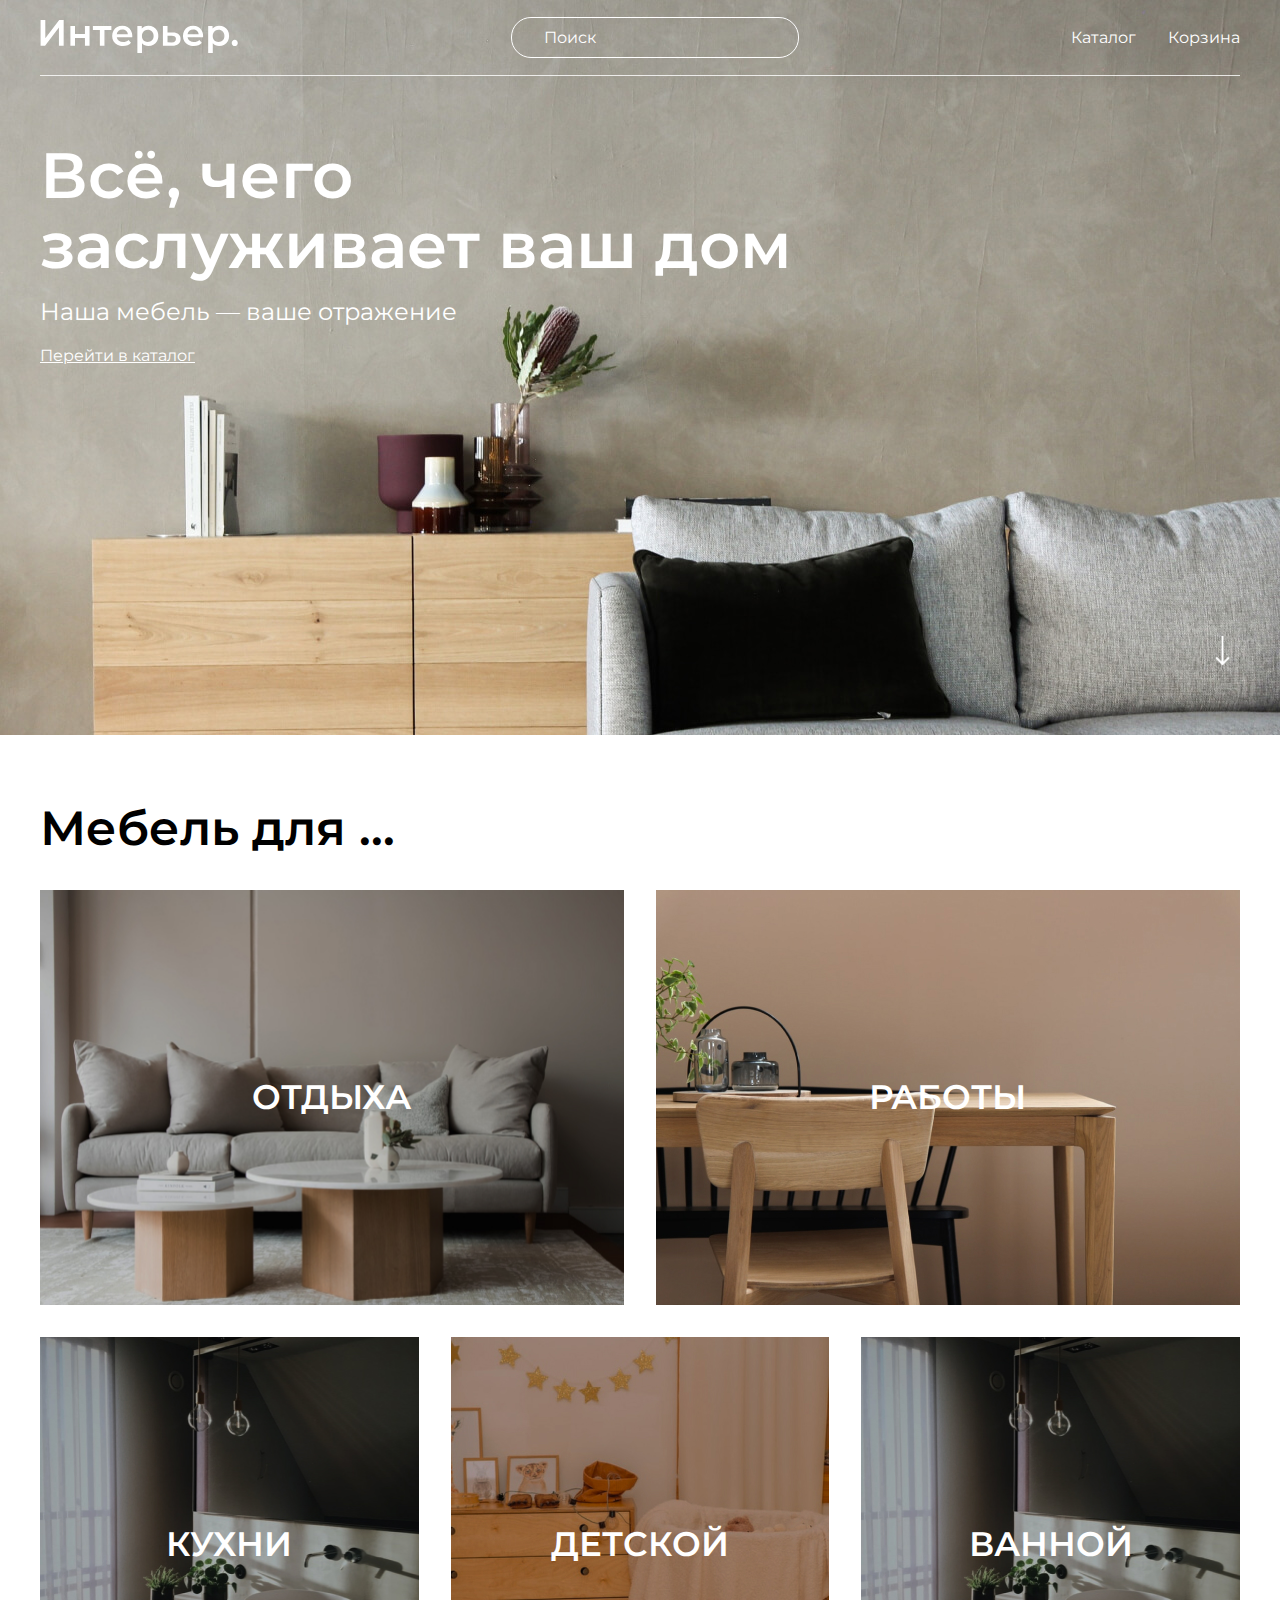
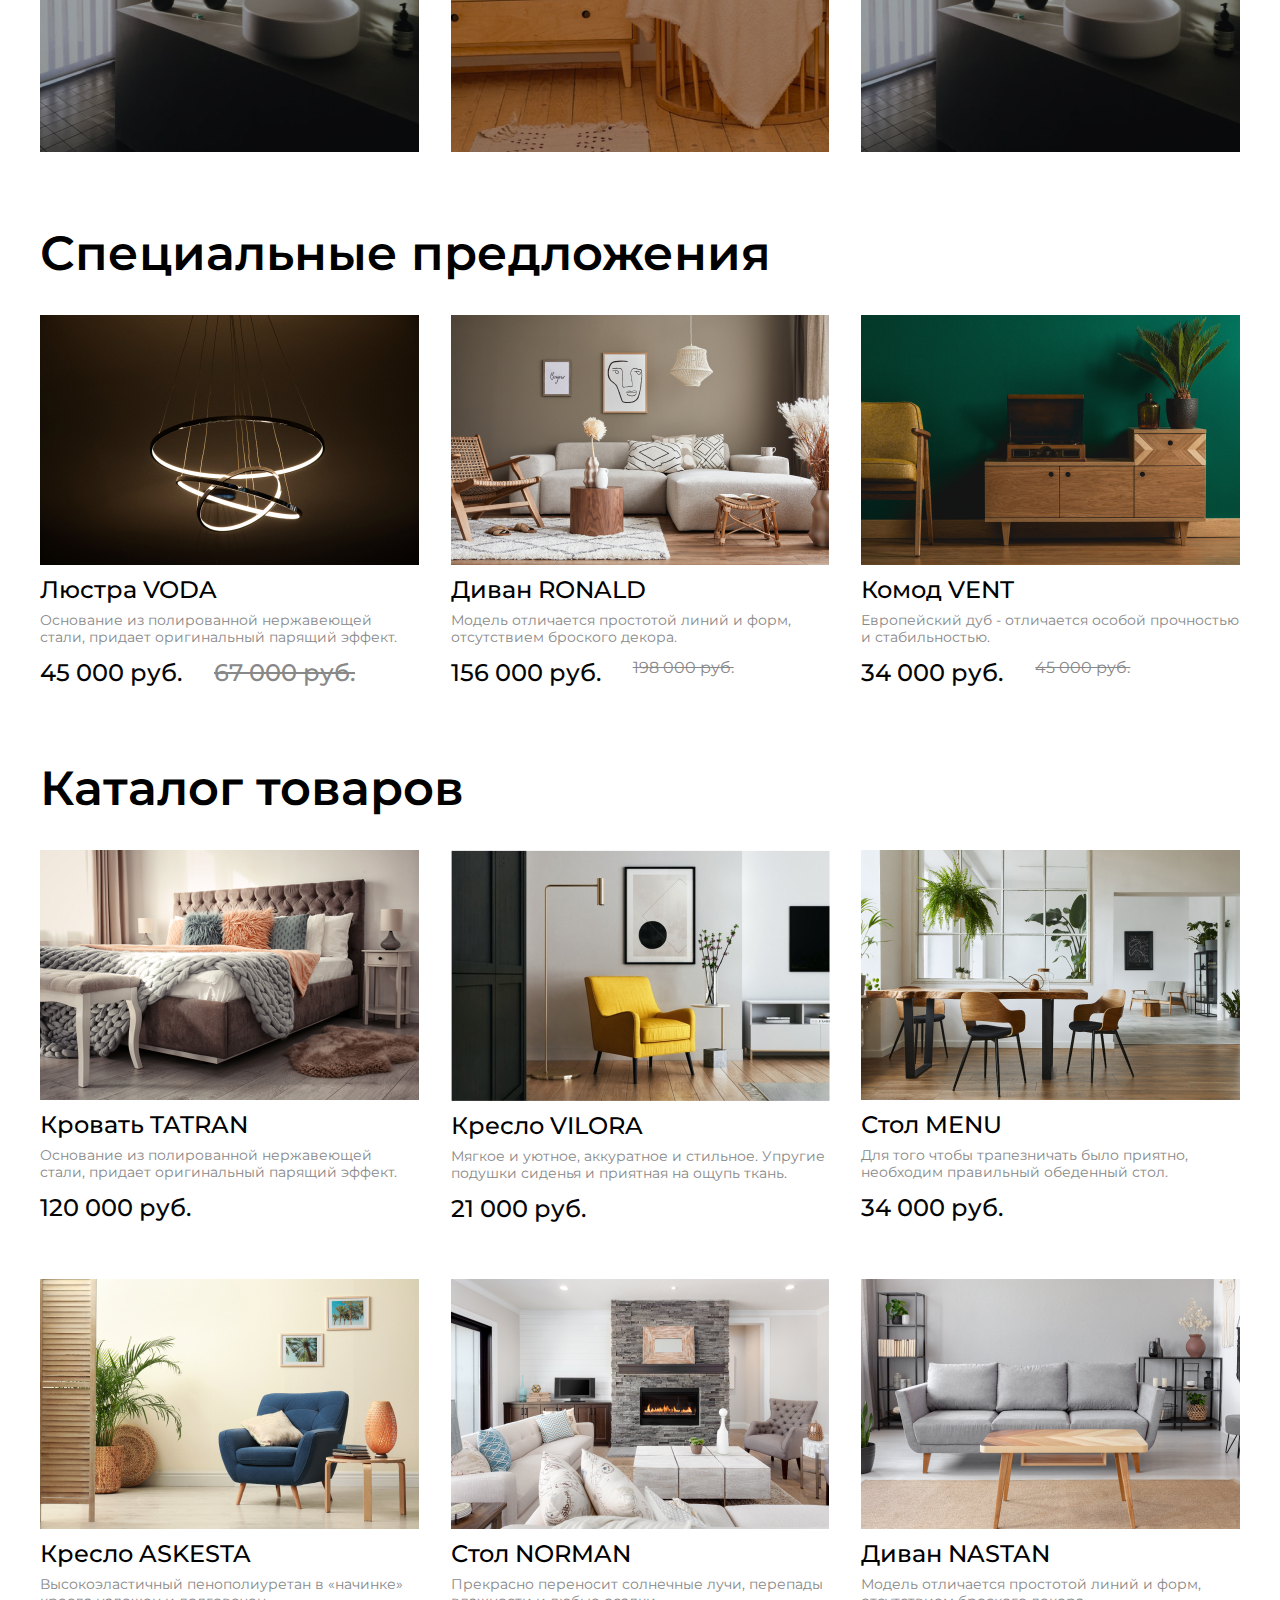
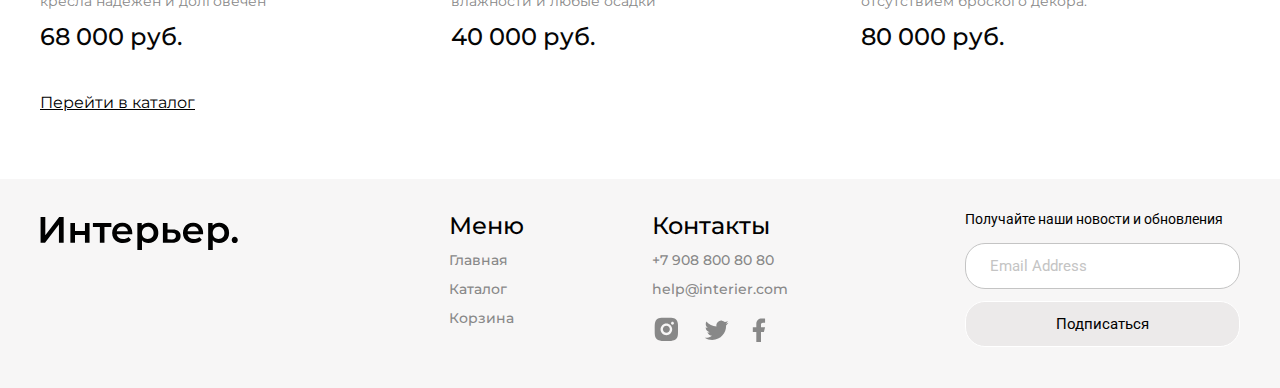
==== commit 5fd84baf: "Sprite added" ====
--- a/index.html
+++ b/index.html
@@ -18,7 +18,7 @@
       <header class="header">
         <a href="index.html">
           <svg class="logo">
-            <use xlink:href="/sprite.svg#logo"></use>
+            <use xlink:href="sprite.svg#logo"></use>
           </svg>
         </a>
         <input class="header__input" type="search" placeholder="Поиск" />
@@ -28,109 +28,18 @@
         </nav>
         <nav class="menu-mobile">
           <a class="menu-mobile__link" href="#">
-            <svg
-              class="menu-mobile__link_img"
-              width="17"
-              height="16"
-              viewBox="0 0 17 16"
-              fill="none"
-              xmlns="http://www.w3.org/2000/svg"
-            >
-              <path
-                d="M2.7515 1.99141C1.59282 3.14838 0.918906 4.70363 0.867092 6.34023C0.815278 7.97682 1.38946 9.57159 2.47264 10.7995C3.55581 12.0275 5.06645 12.7962 6.69672 12.9491C8.29727 13.0991 9.89485 12.6444 11.1757 11.6766L14.5069 15.0085L14.5069 15.0085C14.5897 15.0914 14.6881 15.1571 14.7963 15.2019C14.9046 15.2468 15.0206 15.2698 15.1377 15.2698C15.2549 15.2698 15.3709 15.2468 15.4791 15.2019C15.5873 15.1571 15.6857 15.0914 15.7685 15.0085C15.8514 14.9257 15.9171 14.8274 15.9619 14.7191C16.0068 14.6109 16.0298 14.4949 16.0298 14.3777C16.0298 14.2606 16.0068 14.1446 15.9619 14.0363C15.9171 13.9281 15.8514 13.8298 15.7685 13.7469L15.7685 13.7469L12.4368 10.416C13.4021 9.13496 13.8547 7.53846 13.7038 5.93943C13.5501 4.31054 12.7816 2.80139 11.5547 1.719C10.3277 0.636623 8.73451 0.0623154 7.09916 0.11292C5.46381 0.163525 3.90917 0.835233 2.7515 1.99141ZM2.7515 1.99141L2.82216 2.06217L2.7515 1.99141ZM10.5895 3.25366C11.0271 3.68416 11.3751 4.19703 11.6135 4.76269C11.8518 5.32835 11.9758 5.93561 11.9783 6.54944C11.9808 7.16327 11.8618 7.77152 11.628 8.3391C11.3943 8.90669 11.0505 9.42238 10.6164 9.85642C10.1824 10.2905 9.66668 10.6343 9.09909 10.868C8.53151 11.1018 7.92326 11.2208 7.30943 11.2183C6.6956 11.2158 6.08834 11.0918 5.52268 10.8535C4.95702 10.6151 4.44415 10.2671 4.01365 9.82954C3.15334 8.95509 2.67341 7.77613 2.6784 6.54944C2.6834 5.32275 3.17291 4.14773 4.04032 3.28033C4.90772 2.41292 6.08274 1.92341 7.30943 1.91841C8.53612 1.91342 9.71508 2.39335 10.5895 3.25366Z"
-                fill="white"
-                stroke="white"
-                stroke-width="0.2"
-              />
+            <svg class="menu-mobile__link_img menu-mobile__link_img-search">
+              <use xlink:href="sprite.svg#menusearch"></use>
             </svg>
           </a>
           <a class="menu-mobile__link" href="catalog.html">
-            <svg
-              class="menu-mobile__link_img"
-              width="20"
-              height="21"
-              viewBox="0 0 20 21"
-              fill="none"
-              xmlns="http://www.w3.org/2000/svg"
-            >
-              <rect
-                x="0.800537"
-                y="0.900024"
-                width="4.57143"
-                height="4.57143"
-                fill="white"
-              />
-              <rect
-                x="0.800537"
-                y="8.21436"
-                width="4.57143"
-                height="4.57143"
-                fill="white"
-              />
-              <rect
-                x="0.800537"
-                y="15.5286"
-                width="4.57143"
-                height="4.57143"
-                fill="white"
-              />
-              <rect
-                x="8.11401"
-                y="8.21436"
-                width="4.57143"
-                height="4.57143"
-                fill="white"
-              />
-              <rect
-                x="8.11401"
-                y="15.5286"
-                width="4.57143"
-                height="4.57143"
-                fill="white"
-              />
-              <rect
-                x="8.11401"
-                y="0.900024"
-                width="4.57143"
-                height="4.57143"
-                fill="white"
-              />
-              <rect
-                x="15.4285"
-                y="8.21436"
-                width="4.57143"
-                height="4.57143"
-                fill="white"
-              />
-              <rect
-                x="15.4285"
-                y="15.5286"
-                width="4.57143"
-                height="4.57143"
-                fill="white"
-              />
-              <rect
-                x="15.4285"
-                y="0.900024"
-                width="4.57143"
-                height="4.57143"
-                fill="white"
-              />
+            <svg class="menu-mobile__link_img menu-mobile__link_img-catalog">
+              <use xlink:href="sprite.svg#menucatalog"></use>
             </svg>
           </a>
           <a class="menu-mobile__link" href="cart.html">
-            <svg
-              class="menu-mobile__link_img"
-              width="19"
-              height="17"
-              viewBox="0 0 19 17"
-              fill="none"
-              xmlns="http://www.w3.org/2000/svg"
-            >
-              <path
-                d="M11.5834 16.8333C12.1359 16.8333 12.6658 16.6138 13.0565 16.2231C13.4473 15.8324 13.6667 15.3025 13.6667 14.75C13.6667 14.1974 13.4473 13.6675 13.0565 13.2768C12.6658 12.8861 12.1359 12.6666 11.5834 12.6666C11.0309 12.6666 10.501 12.8861 10.1103 13.2768C9.71957 13.6675 9.50008 14.1974 9.50008 14.75C9.50008 15.3025 9.71957 15.8324 10.1103 16.2231C10.501 16.6138 11.0309 16.8333 11.5834 16.8333ZM4.29174 16.8333C4.84428 16.8333 5.37418 16.6138 5.76488 16.2231C6.15558 15.8324 6.37508 15.3025 6.37508 14.75C6.37508 14.1974 6.15558 13.6675 5.76488 13.2768C5.37418 12.8861 4.84428 12.6666 4.29174 12.6666C3.73921 12.6666 3.20931 12.8861 2.81861 13.2768C2.4279 13.6675 2.20841 14.1974 2.20841 14.75C2.20841 15.3025 2.4279 15.8324 2.81861 16.2231C3.20931 16.6138 3.73921 16.8333 4.29174 16.8333ZM17.873 2.16975C18.133 2.16136 18.3796 2.05217 18.5606 1.86525C18.7416 1.67834 18.8428 1.42836 18.8428 1.16819C18.8428 0.908013 18.7416 0.658037 18.5606 0.471123C18.3796 0.28421 18.133 0.175013 17.873 0.166626H16.674C15.7345 0.166626 14.922 0.818709 14.7178 1.73538L13.4126 7.61246C13.2084 8.52912 12.3959 9.18121 11.4563 9.18121H3.63133L2.12924 3.17079H11.8636C12.1212 3.15904 12.3644 3.04844 12.5425 2.86199C12.7206 2.67555 12.82 2.42761 12.82 2.16975C12.82 1.91189 12.7206 1.66395 12.5425 1.47751C12.3644 1.29106 12.1212 1.18046 11.8636 1.16871H2.12924C1.82473 1.16862 1.5242 1.23796 1.25051 1.37145C0.976815 1.50495 0.737161 1.69909 0.549763 1.93911C0.362364 2.17913 0.232155 2.45872 0.169034 2.75662C0.105914 3.05452 0.111544 3.36289 0.185495 3.65829L1.68758 9.66662C1.79586 10.1002 2.046 10.485 2.39821 10.7601C2.75042 11.0351 3.18447 11.1844 3.63133 11.1843H11.4563C12.368 11.1845 13.2524 10.8736 13.9636 10.3032C14.6748 9.73275 15.1701 8.93681 15.3678 8.04683L16.674 2.16975H17.873Z"
-                fill="white"
-              />
+            <svg class="menu-mobile__link_img menu-mobile__link_img-cart">
+              <use xlink:href="sprite.svg#menucart"></use>
             </svg>
           </a>
         </nav>
@@ -164,10 +73,10 @@
           <div class="product__img">
             <div class="product__icons">
               <svg class="product__icon product__icon_cart">
-                <use xlink:href="/sprite.svg#addtocart"></use>
-              </svg>
-              <svg class="product__icon product__icon_fav">
-                <use xlink:href="/sprite.svg#addtofav"></use>
+                <use xlink:href="sprite.svg#addtocart"></use>
+              </svg>
+              <svg class="product__icon product__icon_fav">
+                <use xlink:href="sprite.svg#addtofav"></use>
               </svg>
             </div>
             <img src="img/chandelier-voda.jpg" alt="Люстра VODA" />
@@ -186,10 +95,10 @@
           <div class="product__img">
             <div class="product__icons">
               <svg class="product__icon product__icon_cart">
-                <use xlink:href="/sprite.svg#addtocart"></use>
-              </svg>
-              <svg class="product__icon product__icon_fav">
-                <use xlink:href="/sprite.svg#addtofav"></use>
+                <use xlink:href="sprite.svg#addtocart"></use>
+              </svg>
+              <svg class="product__icon product__icon_fav">
+                <use xlink:href="sprite.svg#addtofav"></use>
               </svg>
             </div>
             <img src="img/sofa-ronald.jpg" alt="Диван RONALD" />
@@ -208,10 +117,10 @@
           <div class="product__img">
             <div class="product__icons">
               <svg class="product__icon product__icon_cart">
-                <use xlink:href="/sprite.svg#addtocart"></use>
-              </svg>
-              <svg class="product__icon product__icon_fav">
-                <use xlink:href="/sprite.svg#addtofav"></use>
+                <use xlink:href="sprite.svg#addtocart"></use>
+              </svg>
+              <svg class="product__icon product__icon_fav">
+                <use xlink:href="sprite.svg#addtofav"></use>
               </svg>
             </div>
             <img src="img/chest-vent.jpg" alt="Комод VENT" />
@@ -234,10 +143,10 @@
           <div class="product__img">
             <div class="product__icons">
               <svg class="product__icon product__icon_cart">
-                <use xlink:href="/sprite.svg#addtocart"></use>
-              </svg>
-              <svg class="product__icon product__icon_fav">
-                <use xlink:href="/sprite.svg#addtofav"></use>
+                <use xlink:href="sprite.svg#addtocart"></use>
+              </svg>
+              <svg class="product__icon product__icon_fav">
+                <use xlink:href="sprite.svg#addtofav"></use>
               </svg>
             </div>
             <img src="img/bed-tatran.jpg" alt="Кровать TATRAN" />
@@ -255,10 +164,10 @@
           <div class="product__img">
             <div class="product__icons">
               <svg class="product__icon product__icon_cart">
-                <use xlink:href="/sprite.svg#addtocart"></use>
-              </svg>
-              <svg class="product__icon product__icon_fav">
-                <use xlink:href="/sprite.svg#addtofav"></use>
+                <use xlink:href="sprite.svg#addtocart"></use>
+              </svg>
+              <svg class="product__icon product__icon_fav">
+                <use xlink:href="sprite.svg#addtofav"></use>
               </svg>
             </div>
             <img src="img/armchair-vilora.jpg" alt="Кресло VILORA" />
@@ -276,10 +185,10 @@
           <div class="product__img">
             <div class="product__icons">
               <svg class="product__icon product__icon_cart">
-                <use xlink:href="/sprite.svg#addtocart"></use>
-              </svg>
-              <svg class="product__icon product__icon_fav">
-                <use xlink:href="/sprite.svg#addtofav"></use>
+                <use xlink:href="sprite.svg#addtocart"></use>
+              </svg>
+              <svg class="product__icon product__icon_fav">
+                <use xlink:href="sprite.svg#addtofav"></use>
               </svg>
             </div>
             <img src="img/table-menu.jpg" alt="Стол MENU" />
@@ -297,10 +206,10 @@
           <div class="product__img">
             <div class="product__icons">
               <svg class="product__icon product__icon_cart">
-                <use xlink:href="/sprite.svg#addtocart"></use>
-              </svg>
-              <svg class="product__icon product__icon_fav">
-                <use xlink:href="/sprite.svg#addtofav"></use>
+                <use xlink:href="sprite.svg#addtocart"></use>
+              </svg>
+              <svg class="product__icon product__icon_fav">
+                <use xlink:href="sprite.svg#addtofav"></use>
               </svg>
             </div>
             <img src="img/armchair-askesta.jpg" alt="Кресло ASKESTA" />
@@ -318,10 +227,10 @@
           <div class="product__img">
             <div class="product__icons">
               <svg class="product__icon product__icon_cart">
-                <use xlink:href="/sprite.svg#addtocart"></use>
-              </svg>
-              <svg class="product__icon product__icon_fav">
-                <use xlink:href="/sprite.svg#addtofav"></use>
+                <use xlink:href="sprite.svg#addtocart"></use>
+              </svg>
+              <svg class="product__icon product__icon_fav">
+                <use xlink:href="sprite.svg#addtofav"></use>
               </svg>
             </div>
             <img src="img/table-norman.jpg" alt="Стол NORMAN" />
@@ -339,10 +248,10 @@
           <div class="product__img">
             <div class="product__icons">
               <svg class="product__icon product__icon_cart">
-                <use xlink:href="/sprite.svg#addtocart"></use>
-              </svg>
-              <svg class="product__icon product__icon_fav">
-                <use xlink:href="/sprite.svg#addtofav"></use>
+                <use xlink:href="sprite.svg#addtocart"></use>
+              </svg>
+              <svg class="product__icon product__icon_fav">
+                <use xlink:href="sprite.svg#addtofav"></use>
               </svg>
             </div>
             <img src="img/sofa-nastan.jpg" alt="Диван NASTAN" />
@@ -364,7 +273,7 @@
     <footer class="footer center">
       <a href="index.html">
         <svg class="footer__logo">
-          <use xlink:href="/sprite.svg#logo"></use>
+          <use xlink:href="sprite.svg#logo"></use>
         </svg>
       </a>
       <div class="footer__content">
@@ -384,17 +293,17 @@
             <div class="footer__icons">
               <a href="#">
                 <svg class="footer__icon footer__icon_instagram">
-                  <use xlink:href="/sprite.svg#inst"></use>
+                  <use xlink:href="sprite.svg#inst"></use>
                 </svg>
               </a>
               <a href="#">
                 <svg class="footer__icon footer__icon_twitter">
-                  <use xlink:href="/sprite.svg#twitter"></use>
+                  <use xlink:href="sprite.svg#twitter"></use>
                 </svg>
               </a>
               <a href="#">
                 <svg class="footer__icon footer__icon_facebook">
-                  <use xlink:href="/sprite.svg#facebook"></use>
+                  <use xlink:href="sprite.svg#facebook"></use>
                 </svg>
               </a>
             </div>
--- a/style.css
+++ b/style.css
@@ -362,14 +362,14 @@
 
 .product__icon_cart {
   fill: #c4c4c4;
-  width: 18px;
-  height: 21px;
+  width: 20px;
+  height: 22px;
 }
 
 .product__icon_fav {
   fill: #c4c4c4;
-  width: 18px;
-  height: 21px;
+  width: 20px;
+  height: 20px;
 }
 
 .product__icon:hover {
@@ -551,21 +551,21 @@
 }
 
 .footer__icon_instagram {
-  width: 23.5px;
-  height: 23.5px;
+  width: 29px;
+  height: 29px;
   -ms-flex-item-align: center;
       -ms-grid-row-align: center;
       align-self: center;
 }
 
 .footer__icon_twitter {
-  width: 24px;
-  height: 19.5px;
+  width: 25px;
+  height: 20px;
 }
 
 .footer__icon_facebook {
-  width: 12.5px;
-  height: 23.5px;
+  width: 14px;
+  height: 24px;
 }
 
 .footer__icon:hover {
@@ -1200,16 +1200,29 @@
             align-items: center;
     gap: 34px;
   }
+  .menu-mobile__link_img-search {
+    width: 17px;
+    height: 16px;
+  }
+  .menu-mobile__link_img-catalog {
+    width: 20px;
+    height: 21px;
+  }
+  .menu-mobile__link_img-cart {
+    width: 25px;
+    height: 25px;
+  }
   .menu-mobile__link_img {
+    fill: #fff;
+    stroke: #fff;
     -webkit-transition: all 0.2s;
     transition: all 0.2s;
   }
   .menu-mobile__link_img:hover {
-    -webkit-transform: scale(1.05);
-            transform: scale(1.05);
-  }
-  .menu-mobile__link_img:hover path {
     fill: #000000;
+    stroke: #000000;
+    -webkit-transform: scale(1.2);
+            transform: scale(1.2);
   }
   .menu-mobile__link_img:hover rect {
     fill: #000000;
